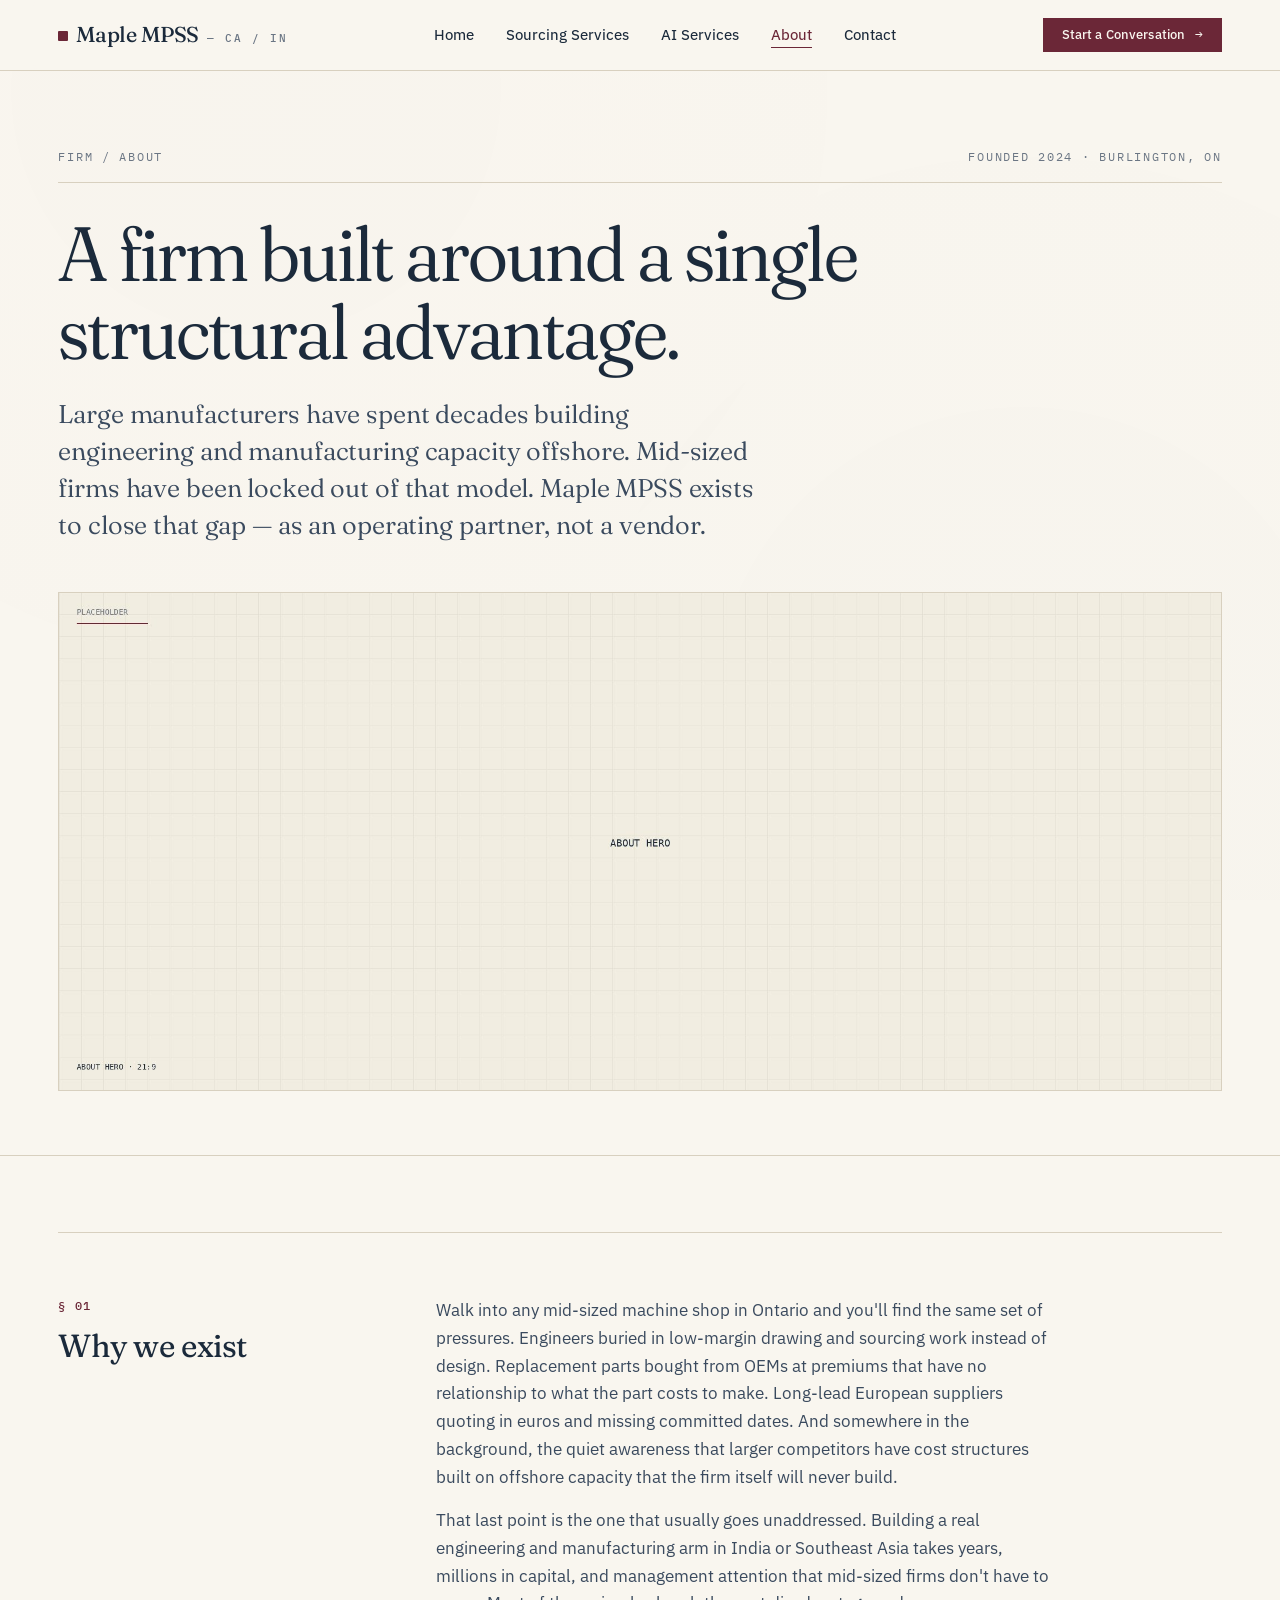
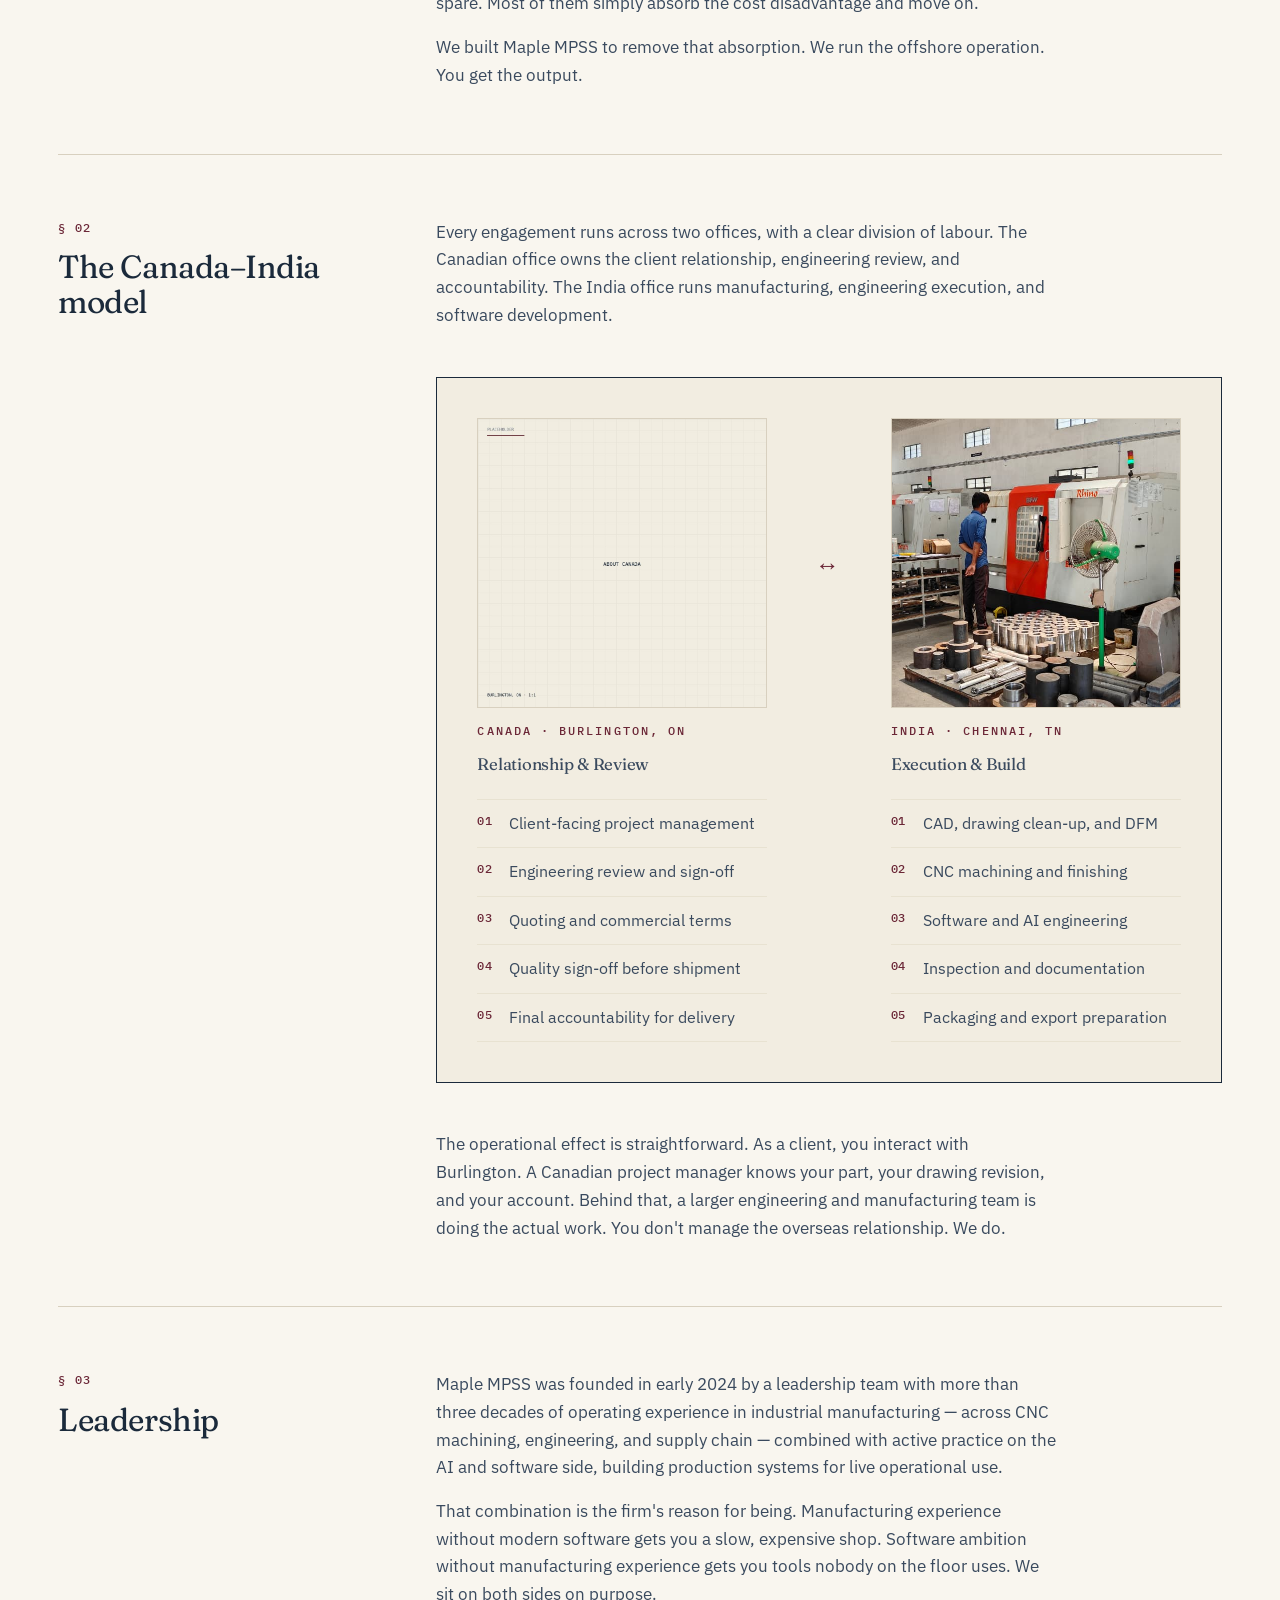
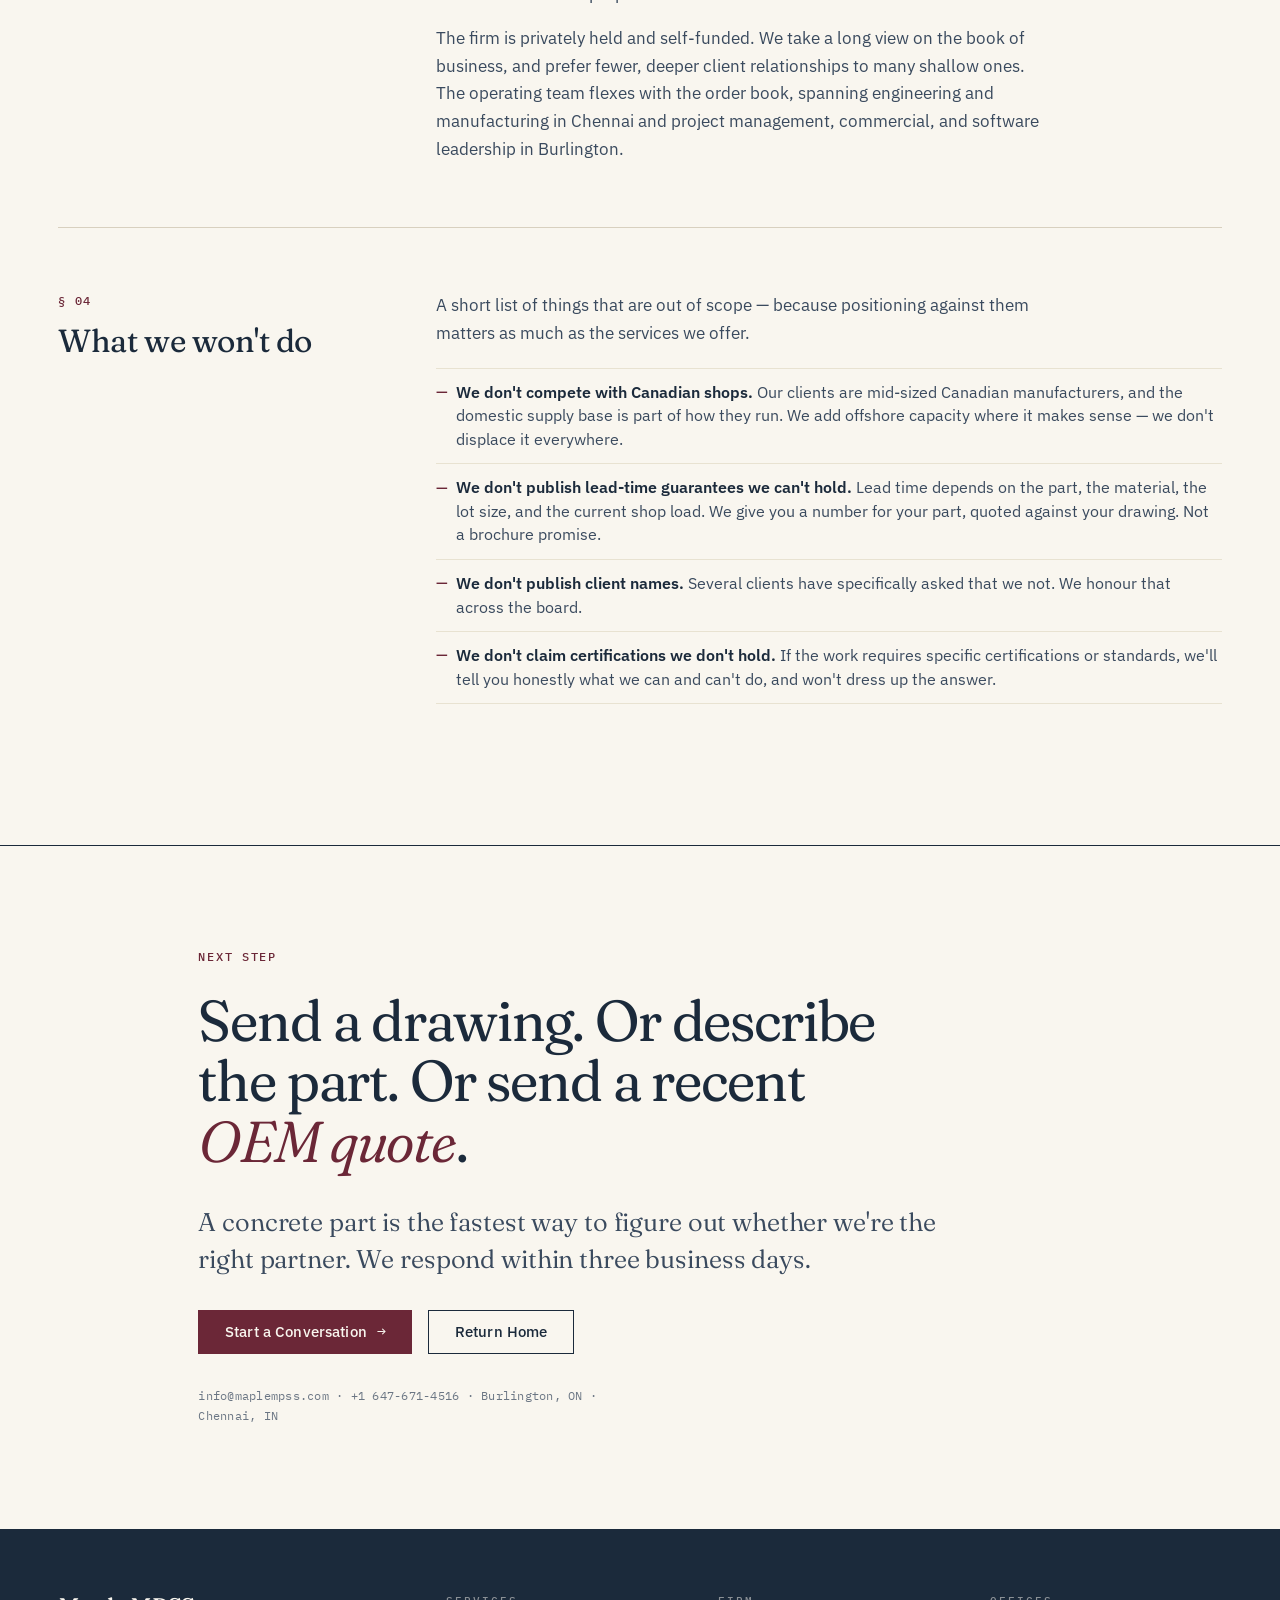
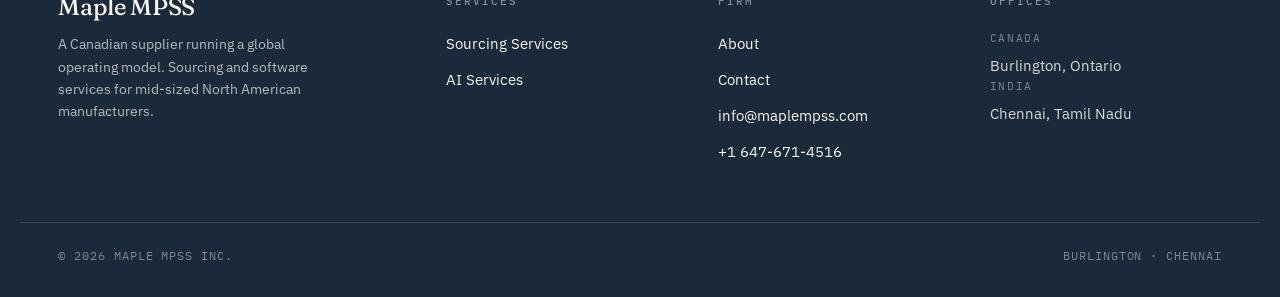
==== about.html @ edabc45a "Add files via upload" ====
<!DOCTYPE html>
<html lang="en">
<head>
  <meta charset="UTF-8" />
  <meta name="viewport" content="width=device-width, initial-scale=1.0" />
  <title>About — Maple MPSS</title>
  <meta name="description" content="Maple MPSS was founded in 2024 to give mid-sized North American manufacturers access to a global operating model they couldn't otherwise build — with the accountability of a Canadian supplier." />
  <meta property="og:title" content="About — Maple MPSS" />
  <meta property="og:description" content="Founded 2024. Burlington, Ontario and Chennai, India. A firm built around a single structural advantage." />
  <meta property="og:image" content="images/og-image.jpg" />
  <meta property="og:type" content="website" />
  <meta name="twitter:card" content="summary_large_image" />
  <meta name="twitter:image" content="images/og-image.jpg" />
  <link rel="preconnect" href="https://fonts.googleapis.com" />
  <link rel="preconnect" href="https://fonts.gstatic.com" crossorigin />
  <link href="https://fonts.googleapis.com/css2?family=Fraunces:ital,opsz,wght@0,9..144,300..600;1,9..144,300..500&family=IBM+Plex+Mono:wght@400;500&family=IBM+Plex+Sans:wght@300;400;450;500;600&display=swap" rel="stylesheet" />
  <link rel="stylesheet" href="style.css" />
</head>
<body>

<!-- ========== NAV ========== -->
<nav class="nav">
  <div class="nav-inner">
    <a href="index.html" class="nav-brand" aria-label="Maple MPSS home">
      <span class="mark" aria-hidden="true"></span>
      Maple&nbsp;MPSS
      <span class="sub hide-mobile">— CA / IN</span>
    </a>
    <button class="nav-toggle" aria-label="Toggle menu" aria-expanded="false">
      <span></span><span></span><span></span>
    </button>
    <ul class="nav-links" id="nav-links">
      <li><a href="index.html">Home</a></li>
      <li><a href="sourcing.html">Sourcing Services</a></li>
      <li><a href="ai-services.html">AI Services</a></li>
      <li><a href="about.html" class="active">About</a></li>
      <li><a href="contact.html">Contact</a></li>
      <li class="nav-cta-mobile"><a href="contact.html" class="btn btn-primary btn-small">Start a Conversation <span class="arrow">→</span></a></li>
    </ul>
    <a href="contact.html" class="btn btn-primary btn-small nav-cta-desktop">Start a Conversation <span class="arrow">→</span></a>
  </div>
</nav>

<!-- ========== PAGE HEADER ========== -->
<header class="page-header">
  <div class="container">
    <div class="page-header-meta">
      <span>Firm / About</span>
      <span>Founded 2024 · Burlington, ON</span>
    </div>
    <h1 class="reveal reveal-d1">
      A firm built around a single structural advantage.
    </h1>
    <p class="lede reveal reveal-d2">
      Large manufacturers have spent decades building engineering and
      manufacturing capacity offshore. Mid-sized firms have been locked out
      of that model. Maple MPSS exists to close that gap — as an operating
      partner, not a vendor.
    </p>
    <!-- PAGE HEADER IMAGE: replace images/about-hero.jpg -->
    <div class="page-header-image reveal reveal-d3">
      <img src="images/about-hero.jpg" alt="Maple MPSS — Canadian relationship, offshore operating model" loading="eager" />
    </div>
  </div>
</header>

<!-- ========== STORY ========== -->
<section class="section-tight">
  <div class="container">

    <div class="content-block">
      <div class="block-head">
        <span class="num">§ 01</span>
        <h3>Why we exist</h3>
      </div>
      <div class="block-body">
        <p>
          Walk into any mid-sized machine shop in Ontario and you'll find
          the same set of pressures. Engineers buried in low-margin drawing
          and sourcing work instead of design. Replacement parts bought
          from OEMs at premiums that have no relationship to what the part
          costs to make. Long-lead European suppliers quoting in euros and
          missing committed dates. And somewhere in the background, the
          quiet awareness that larger competitors have cost structures
          built on offshore capacity that the firm itself will never build.
        </p>
        <p>
          That last point is the one that usually goes unaddressed.
          Building a real engineering and manufacturing arm in India or
          Southeast Asia takes years, millions in capital, and management
          attention that mid-sized firms don't have to spare. Most of them
          simply absorb the cost disadvantage and move on.
        </p>
        <p>
          We built Maple MPSS to remove that absorption. We run the
          offshore operation. You get the output.
        </p>
      </div>
    </div>

    <!-- Canada-India model diagram -->
    <div class="content-block">
      <div class="block-head">
        <span class="num">§ 02</span>
        <h3>The Canada–India model</h3>
      </div>
      <div class="block-body">
        <p>
          Every engagement runs across two offices, with a clear division
          of labour. The Canadian office owns the client relationship,
          engineering review, and accountability. The India office runs
          manufacturing, engineering execution, and software development.
        </p>

        <div class="model-diagram">
          <div class="model-node">
            <div class="model-node-image">
              <img src="images/about-canada.jpg" alt="Burlington, Ontario office" loading="lazy" />
            </div>
            <h4>Canada · Burlington, ON</h4>
            <p class="city">Relationship &amp; Review</p>
            <ul>
              <li>Client-facing project management</li>
              <li>Engineering review and sign-off</li>
              <li>Quoting and commercial terms</li>
              <li>Quality sign-off before shipment</li>
              <li>Final accountability for delivery</li>
            </ul>
          </div>

          <div class="model-bridge" aria-hidden="true">
            <span>↔</span>
          </div>

          <div class="model-node">
            <div class="model-node-image">
              <img src="images/about-india.jpg" alt="Chennai, Tamil Nadu facility" loading="lazy" />
            </div>
            <h4>India · Chennai, TN</h4>
            <p class="city">Execution &amp; Build</p>
            <ul>
              <li>CAD, drawing clean-up, and DFM</li>
              <li>CNC machining and finishing</li>
              <li>Software and AI engineering</li>
              <li>Inspection and documentation</li>
              <li>Packaging and export preparation</li>
            </ul>
          </div>
        </div>

        <p>
          The operational effect is straightforward. As a client, you
          interact with Burlington. A Canadian project manager knows your
          part, your drawing revision, and your account. Behind that, a
          larger engineering and manufacturing team is doing the actual
          work. You don't manage the overseas relationship. We do.
        </p>
      </div>
    </div>

    <!-- Leadership -->
    <div class="content-block">
      <div class="block-head">
        <span class="num">§ 03</span>
        <h3>Leadership</h3>
      </div>
      <div class="block-body">
        <p>
          Maple MPSS was founded in early 2024 by a leadership team with
          more than three decades of operating experience in industrial
          manufacturing — across CNC machining, engineering, and supply
          chain — combined with active practice on the AI and software
          side, building production systems for live operational use.
        </p>
        <p>
          That combination is the firm's reason for being. Manufacturing
          experience without modern software gets you a slow, expensive
          shop. Software ambition without manufacturing experience gets
          you tools nobody on the floor uses. We sit on both sides on
          purpose.
        </p>
        <p>
          The firm is privately held and self-funded. We take a long view
          on the book of business, and prefer fewer, deeper client
          relationships to many shallow ones. The operating team flexes
          with the order book, spanning engineering and manufacturing in
          Chennai and project management, commercial, and software
          leadership in Burlington.
        </p>
      </div>
    </div>

    <!-- Commitments -->
    <div class="content-block">
      <div class="block-head">
        <span class="num">§ 04</span>
        <h3>What we won't do</h3>
      </div>
      <div class="block-body">
        <p>
          A short list of things that are out of scope — because
          positioning against them matters as much as the services we
          offer.
        </p>
        <ul class="plain">
          <li>
            <strong>We don't compete with Canadian shops.</strong> Our
            clients are mid-sized Canadian manufacturers, and the domestic
            supply base is part of how they run. We add offshore capacity
            where it makes sense — we don't displace it everywhere.
          </li>
          <li>
            <strong>We don't publish lead-time guarantees we can't hold.</strong>
            Lead time depends on the part, the material, the lot size, and
            the current shop load. We give you a number for your part,
            quoted against your drawing. Not a brochure promise.
          </li>
          <li>
            <strong>We don't publish client names.</strong> Several clients
            have specifically asked that we not. We honour that across the
            board.
          </li>
          <li>
            <strong>We don't claim certifications we don't hold.</strong>
            If the work requires specific certifications or standards,
            we'll tell you honestly what we can and can't do, and won't
            dress up the answer.
          </li>
        </ul>
      </div>
    </div>

  </div>
</section>

<!-- ========== CLOSING CTA ========== -->
<section class="closing">
  <div class="closing-inner">
    <span class="eyebrow">Next Step</span>
    <h2>Send a drawing. Or describe the part. Or send a recent <em>OEM quote</em>.</h2>
    <p class="lede" style="max-width: 48ch;">
      A concrete part is the fastest way to figure out whether we're the
      right partner. We respond within three business days.
    </p>
    <div class="closing-ctas">
      <a href="contact.html" class="btn btn-primary">Start a Conversation <span class="arrow">→</span></a>
      <a href="index.html" class="btn btn-ghost">Return Home</a>
    </div>
    <p class="note">
      info@maplempss.com · +1 647-671-4516 · Burlington, ON · Chennai, IN
    </p>
  </div>
</section>

<!-- ========== FOOTER ========== -->
<footer class="footer">
  <div class="footer-grid">
    <div class="footer-brand">
      <h3>Maple MPSS</h3>
      <p>
        A Canadian supplier running a global operating model. Sourcing and
        software services for mid-sized North American manufacturers.
      </p>
    </div>
    <div class="footer-col">
      <h5>Services</h5>
      <ul>
        <li><a href="sourcing.html">Sourcing Services</a></li>
        <li><a href="ai-services.html">AI Services</a></li>
      </ul>
    </div>
    <div class="footer-col">
      <h5>Firm</h5>
      <ul>
        <li><a href="about.html">About</a></li>
        <li><a href="contact.html">Contact</a></li>
        <li><a href="mailto:info@maplempss.com">info@maplempss.com</a></li>
        <li><a href="tel:+16476714516">+1 647-671-4516</a></li>
      </ul>
    </div>
    <div class="footer-col">
      <h5>Offices</h5>
      <address>
        <span class="label">Canada</span>
        Burlington, Ontario
      </address>
      <address>
        <span class="label">India</span>
        Chennai, Tamil Nadu
      </address>
    </div>
  </div>
  <div class="footer-bottom">
    <span>© 2026 Maple MPSS Inc.</span>
    <span>Burlington · Chennai</span>
  </div>
</footer>

<script>
  (function () {
    var toggle = document.querySelector('.nav-toggle');
    var menu = document.getElementById('nav-links');
    if (!toggle || !menu) return;
    toggle.addEventListener('click', function () {
      var isOpen = menu.classList.toggle('open');
      toggle.classList.toggle('open', isOpen);
      toggle.setAttribute('aria-expanded', String(isOpen));
    });
    menu.querySelectorAll('a').forEach(function (a) {
      a.addEventListener('click', function () {
        menu.classList.remove('open');
        toggle.classList.remove('open');
        toggle.setAttribute('aria-expanded', 'false');
      });
    });
  })();
</script>

</body>
</html>
---- style.css ----
/* ============================================================
   Maple MPSS — Editorial design system
   Fraunces (display) + IBM Plex Sans (body) + IBM Plex Mono (numerals/labels)
   Ivory #F9F6EF · Ink Navy #1B2A3B · Oxblood #6B2737
   ============================================================ */

:root {
  --ivory: #F9F6EF;
  --ivory-warm: #F2EDE1;
  --ink: #1B2A3B;
  --ink-soft: #3A4A5E;
  --ink-muted: #6B7684;
  --oxblood: #6B2737;
  --oxblood-dark: #541D2C;
  --rule: #D8D0BF;
  --rule-soft: #E8E2D1;

  --serif: "Fraunces", "Times New Roman", Georgia, serif;
  --sans: "IBM Plex Sans", -apple-system, BlinkMacSystemFont, sans-serif;
  --mono: "IBM Plex Mono", "SF Mono", Menlo, monospace;

  --max: 1240px;
  --gutter: clamp(1.25rem, 3vw, 2.5rem);
}

* { box-sizing: border-box; margin: 0; padding: 0; }

html { scroll-behavior: smooth; -webkit-font-smoothing: antialiased; -moz-osx-font-smoothing: grayscale; }

body {
  background: var(--ivory);
  color: var(--ink);
  font-family: var(--sans);
  font-size: 17px;
  line-height: 1.6;
  font-weight: 400;
  overflow-x: hidden;
}

/* Subtle paper-like texture for warmth without busyness */
body::before {
  content: "";
  position: fixed;
  inset: 0;
  pointer-events: none;
  z-index: 1;
  opacity: 0.35;
  background-image:
    radial-gradient(circle at 20% 10%, rgba(107, 39, 55, 0.015) 0%, transparent 50%),
    radial-gradient(circle at 80% 80%, rgba(27, 42, 59, 0.02) 0%, transparent 50%);
  mix-blend-mode: multiply;
}

img { max-width: 100%; display: block; }

a {
  color: var(--ink);
  text-decoration: none;
  border-bottom: 1px solid currentColor;
  transition: color 180ms ease;
}
a:hover { color: var(--oxblood); }

/* ========== TYPOGRAPHY ========== */

h1, h2, h3, h4, h5 {
  font-family: var(--serif);
  font-weight: 400;
  color: var(--ink);
  letter-spacing: -0.01em;
  font-variation-settings: "SOFT" 50, "WONK" 0;
}

h1 {
  font-size: clamp(2.75rem, 6vw, 5.25rem);
  line-height: 1.02;
  letter-spacing: -0.025em;
  font-weight: 350;
}

h2 {
  font-size: clamp(2rem, 4vw, 3.25rem);
  line-height: 1.08;
  letter-spacing: -0.02em;
  font-weight: 380;
}

h3 {
  font-size: clamp(1.35rem, 2vw, 1.7rem);
  line-height: 1.2;
  font-weight: 450;
  letter-spacing: -0.01em;
}

h4 {
  font-size: 1.15rem;
  line-height: 1.3;
  font-weight: 500;
  letter-spacing: -0.005em;
}

.eyebrow {
  font-family: var(--mono);
  font-size: 0.72rem;
  letter-spacing: 0.15em;
  text-transform: uppercase;
  color: var(--oxblood);
  font-weight: 500;
  display: inline-block;
}

.lede {
  font-family: var(--serif);
  font-size: clamp(1.25rem, 2vw, 1.65rem);
  line-height: 1.45;
  color: var(--ink-soft);
  font-weight: 350;
  letter-spacing: -0.005em;
}

p { max-width: 62ch; }
p + p { margin-top: 1rem; }

strong { font-weight: 600; color: var(--ink); }
em { font-style: italic; }

/* ========== LAYOUT ========== */

.container {
  max-width: var(--max);
  margin: 0 auto;
  padding: 0 var(--gutter);
  position: relative;
  z-index: 2;
}

.container-wide {
  max-width: 1440px;
  margin: 0 auto;
  padding: 0 var(--gutter);
  position: relative;
  z-index: 2;
}

section { position: relative; }

.section {
  padding: clamp(4rem, 9vw, 8rem) 0;
  position: relative;
}

.section-tight { padding: clamp(3rem, 6vw, 5rem) 0; }

.rule {
  height: 1px;
  background: var(--rule);
  border: 0;
  margin: 0;
}

/* Corner page numerals — key editorial device */
.section-head {
  position: relative;
  padding-top: 3rem;
  margin-bottom: clamp(2.5rem, 5vw, 4rem);
  border-top: 1px solid var(--ink);
}

.section-head .numeral {
  position: absolute;
  top: 1rem;
  right: 0;
  font-family: var(--mono);
  font-size: 0.72rem;
  letter-spacing: 0.1em;
  color: var(--ink);
  font-weight: 500;
}

.section-head .label {
  position: absolute;
  top: 1rem;
  left: 0;
  font-family: var(--mono);
  font-size: 0.72rem;
  letter-spacing: 0.15em;
  text-transform: uppercase;
  color: var(--ink);
  font-weight: 500;
}

.section-head h2 {
  margin-top: 2.25rem;
  max-width: 22ch;
}

/* ========== NAV ========== */

.nav {
  position: sticky;
  top: 0;
  z-index: 100;
  background: rgba(249, 246, 239, 0.92);
  backdrop-filter: blur(14px);
  -webkit-backdrop-filter: blur(14px);
  border-bottom: 1px solid var(--rule);
}

.nav-inner {
  max-width: var(--max);
  margin: 0 auto;
  padding: 1.1rem var(--gutter);
  display: flex;
  align-items: center;
  justify-content: space-between;
  gap: 2rem;
}

.nav-brand {
  font-family: var(--serif);
  font-size: 1.35rem;
  font-weight: 450;
  letter-spacing: -0.015em;
  color: var(--ink);
  border: 0;
  display: flex;
  align-items: baseline;
  gap: 0.5rem;
}

.nav-brand .mark {
  display: inline-block;
  width: 10px;
  height: 10px;
  background: var(--oxblood);
  border-radius: 1px;
  transform: translateY(-1px);
}

.nav-brand .sub {
  font-family: var(--mono);
  font-size: 0.68rem;
  letter-spacing: 0.18em;
  text-transform: uppercase;
  color: var(--ink-muted);
  font-weight: 500;
}

.nav-links {
  display: flex;
  align-items: center;
  gap: 2rem;
  list-style: none;
}

.nav-links a {
  font-family: var(--sans);
  font-size: 0.92rem;
  color: var(--ink);
  border: 0;
  font-weight: 450;
  position: relative;
  padding-bottom: 2px;
}

.nav-links a::after {
  content: "";
  position: absolute;
  left: 0;
  bottom: -2px;
  width: 0;
  height: 1px;
  background: var(--oxblood);
  transition: width 220ms ease;
}

.nav-links a:hover::after,
.nav-links a.active::after { width: 100%; }

.nav-links a.active { color: var(--oxblood); }

.nav-toggle {
  display: none;
  background: transparent;
  border: 0;
  cursor: pointer;
  padding: 0.25rem;
  color: var(--ink);
}

.nav-toggle span {
  display: block;
  width: 24px;
  height: 1.5px;
  background: var(--ink);
  margin: 5px 0;
  transition: transform 220ms ease, opacity 220ms ease;
}

/* ========== BUTTONS ========== */

.btn {
  display: inline-flex;
  align-items: center;
  gap: 0.6rem;
  padding: 0.85rem 1.6rem;
  font-family: var(--sans);
  font-size: 0.92rem;
  font-weight: 500;
  letter-spacing: 0.01em;
  border: 1px solid var(--ink);
  background: transparent;
  color: var(--ink);
  cursor: pointer;
  transition: background 200ms ease, color 200ms ease, border-color 200ms ease, transform 200ms ease;
  border-radius: 0;
  text-decoration: none;
  line-height: 1;
  white-space: nowrap;
}

.btn:hover {
  background: var(--ink);
  color: var(--ivory);
  border-color: var(--ink);
}

.btn-primary {
  background: var(--oxblood);
  color: var(--ivory);
  border-color: var(--oxblood);
}

.btn-primary:hover {
  background: var(--oxblood-dark);
  border-color: var(--oxblood-dark);
  color: var(--ivory);
}

.btn-ghost {
  background: transparent;
  color: var(--ink);
  border-color: var(--ink);
}

.btn-small {
  padding: 0.6rem 1.1rem;
  font-size: 0.82rem;
}

.btn .arrow {
  display: inline-block;
  transition: transform 200ms ease;
  font-family: var(--mono);
  font-weight: 400;
}

.btn:hover .arrow { transform: translateX(4px); }

/* ========== HERO ========== */

.hero {
  padding: clamp(4rem, 8vw, 7rem) 0 clamp(5rem, 9vw, 8rem);
  position: relative;
  border-bottom: 1px solid var(--rule);
  overflow: hidden;
}

.hero-grid {
  display: grid;
  grid-template-columns: 1fr;
  gap: 3rem;
  align-items: end;
  position: relative;
}

@media (min-width: 900px) {
  .hero-grid { grid-template-columns: 1.3fr 1fr; gap: 4rem; }
}

.hero-meta {
  font-family: var(--mono);
  font-size: 0.72rem;
  letter-spacing: 0.15em;
  text-transform: uppercase;
  color: var(--ink-muted);
  margin-bottom: 2.5rem;
  display: flex;
  justify-content: space-between;
  align-items: center;
  padding-bottom: 1rem;
  border-bottom: 1px solid var(--rule);
}

.hero-meta .divider { color: var(--rule); }

.hero h1 {
  margin-bottom: 2rem;
  max-width: 16ch;
}

.hero h1 .accent {
  color: var(--oxblood);
  font-style: italic;
  font-weight: 350;
}

.hero-lede {
  margin-bottom: 2.5rem;
  max-width: 32ch;
}

.hero-ctas {
  display: flex;
  flex-wrap: wrap;
  gap: 1rem;
}

.hero-aside {
  font-family: var(--mono);
  font-size: 0.8rem;
  line-height: 1.6;
  color: var(--ink-soft);
  padding-left: 1.25rem;
  border-left: 1px solid var(--ink);
  max-width: 34ch;
}

.hero-aside .tag {
  display: block;
  font-size: 0.68rem;
  letter-spacing: 0.18em;
  text-transform: uppercase;
  color: var(--oxblood);
  margin-bottom: 0.75rem;
  font-weight: 500;
}

/* ========== IMAGE COMPONENTS ========== */
/*
  Image frames are set to a fixed aspect ratio so the layout stays stable
  while images load. Your uploaded photos can be ANY dimensions — they'll
  be automatically centered and cover the frame.

  Default behavior: object-fit: cover (crops from center).
  Override per-image: add class "img-contain" to the <img> tag to letterbox
  instead of crop — useful for product shots where you can't afford to crop
  edges, or UI screenshots that must show the full frame.

  Per-image positioning: add inline style="object-position: top" (or bottom,
  left, right, "30% 50%", etc.) to shift the crop focus.
*/

.hero-visual {
  margin-top: 4rem;
  width: 100%;
  aspect-ratio: 21 / 9;
  position: relative;
  border: 1px solid var(--rule);
  overflow: hidden;
  background: var(--ivory-warm);
}

.hero-visual img,
.page-header-image img,
.block-image img,
.model-node-image img,
.case-image-wrapper img {
  width: 100%;
  height: 100%;
  object-fit: cover;
  object-position: center;
  display: block;
}

/* Escape hatch: letterbox instead of crop.
   Use when the full image must be visible (e.g. UI screenshots, product
   shots where edges matter). Letterbox background matches frame background. */
.hero-visual img.img-contain,
.page-header-image img.img-contain,
.block-image img.img-contain,
.model-node-image img.img-contain,
.case-image-wrapper img.img-contain {
  object-fit: contain;
  padding: 1rem;
  background: var(--ivory-warm);
}

.page-header-image {
  margin-top: 3rem;
  width: 100%;
  aspect-ratio: 21 / 9;
  border: 1px solid var(--rule);
  overflow: hidden;
  background: var(--ivory-warm);
}

.block-image {
  margin-top: 1.75rem;
  width: 100%;
  aspect-ratio: 4 / 3;
  border: 1px solid var(--rule);
  overflow: hidden;
  background: var(--ivory-warm);
}

.block-image-caption {
  font-family: var(--mono);
  font-size: 0.72rem;
  letter-spacing: 0.1em;
  text-transform: uppercase;
  color: var(--ink-muted);
  margin-top: 0.75rem;
  display: block;
}

.model-node-image {
  width: 100%;
  aspect-ratio: 1 / 1;
  border: 1px solid var(--rule);
  overflow: hidden;
  background: var(--ivory);
  margin-bottom: 1rem;
}

.case-image-wrapper {
  width: 100%;
  aspect-ratio: 4 / 3;
  overflow: hidden;
  background: rgba(249, 246, 239, 0.05);
  border: 1px solid rgba(249, 246, 239, 0.1);
  margin-bottom: 2rem;
}

.case-image-wrapper img {
  filter: saturate(0.85);
}

.case-image-wrapper img.img-contain {
  background: rgba(0, 0, 0, 0.2);
}

/* Screenshot treatment: for UI/dashboard shots, use contain + subtle inset.
   Add class "img-screenshot" for web UI, dashboards, CRM screenshots. */
.block-image img.img-screenshot,
.case-image-wrapper img.img-screenshot {
  object-fit: contain;
  padding: 1.5rem;
  background: #ffffff;
  filter: none;
}

.hero-visual-caption {
  font-family: var(--mono);
  font-size: 0.72rem;
  letter-spacing: 0.1em;
  text-transform: uppercase;
  color: var(--ink-muted);
  margin-top: 1rem;
  display: flex;
  justify-content: space-between;
  flex-wrap: wrap;
  gap: 1rem;
}

/* ========== PAGE HEADER (for subpages) ========== */

.page-header {
  padding: clamp(3rem, 6vw, 5rem) 0 clamp(3rem, 5vw, 4.5rem);
  border-bottom: 1px solid var(--rule);
  position: relative;
}

.page-header-meta {
  font-family: var(--mono);
  font-size: 0.72rem;
  letter-spacing: 0.15em;
  text-transform: uppercase;
  color: var(--ink-muted);
  margin-bottom: 2rem;
  display: flex;
  justify-content: space-between;
  padding-bottom: 1rem;
  border-bottom: 1px solid var(--rule);
}

.page-header h1 {
  max-width: 18ch;
  margin-bottom: 1.5rem;
}

.page-header .lede {
  max-width: 44ch;
}

/* ========== SERVICE CARDS (homepage) ========== */

.services {
  display: grid;
  grid-template-columns: 1fr;
  gap: 0;
  border-top: 1px solid var(--ink);
  border-bottom: 1px solid var(--ink);
}

@media (min-width: 800px) {
  .services { grid-template-columns: repeat(3, 1fr); }
  .services.services-two { grid-template-columns: repeat(2, 1fr); }
}

.service-card {
  padding: 2.5rem 2rem 2.25rem;
  border-right: 1px solid var(--rule);
  position: relative;
  display: flex;
  flex-direction: column;
  gap: 1.25rem;
  background: var(--ivory);
  transition: background 280ms ease;
}

.service-card:last-child { border-right: 0; }

@media (max-width: 800px) {
  .service-card {
    border-right: 0;
    border-bottom: 1px solid var(--rule);
  }
  .service-card:last-child { border-bottom: 0; }
}

.service-card:hover { background: var(--ivory-warm); }

.service-card .num {
  font-family: var(--mono);
  font-size: 0.72rem;
  letter-spacing: 0.1em;
  color: var(--oxblood);
  font-weight: 500;
}

.service-card h3 {
  font-size: 1.55rem;
  letter-spacing: -0.01em;
  margin-bottom: 0.25rem;
}

.service-card p {
  font-size: 0.95rem;
  color: var(--ink-soft);
  line-height: 1.55;
  flex: 1;
}

.service-card .card-link {
  font-family: var(--mono);
  font-size: 0.78rem;
  letter-spacing: 0.08em;
  text-transform: uppercase;
  color: var(--ink);
  border: 0;
  display: inline-flex;
  gap: 0.5rem;
  align-items: center;
  margin-top: 0.5rem;
  font-weight: 500;
}

.service-card .card-link:hover { color: var(--oxblood); }
.service-card .card-link .arrow { transition: transform 200ms ease; }
.service-card .card-link:hover .arrow { transform: translateX(3px); }

/* ========== TWO-COLUMN EDITORIAL ========== */

.two-col {
  display: grid;
  grid-template-columns: 1fr;
  gap: 3rem;
}

@media (min-width: 900px) {
  .two-col { grid-template-columns: 0.8fr 1.2fr; gap: 5rem; align-items: start; }
}

.two-col .col-left h2 { max-width: 14ch; }

.two-col .col-right p { font-size: 1.08rem; color: var(--ink-soft); line-height: 1.65; }
.two-col .col-right p + p { margin-top: 1.1rem; }

/* ========== POSITIONING / WHY SECTION ========== */

.why-grid {
  display: grid;
  grid-template-columns: 1fr;
  gap: 2rem;
  margin-top: 3rem;
}

@media (min-width: 700px) {
  .why-grid { grid-template-columns: repeat(2, 1fr); gap: 2.5rem 3.5rem; }
}

.why-item {
  padding-top: 1.5rem;
  border-top: 1px solid var(--ink);
  position: relative;
}

.why-item .pt-num {
  font-family: var(--mono);
  font-size: 0.72rem;
  letter-spacing: 0.1em;
  color: var(--oxblood);
  font-weight: 500;
  margin-bottom: 0.75rem;
  display: block;
}

.why-item h4 {
  font-family: var(--serif);
  font-weight: 450;
  font-size: 1.35rem;
  margin-bottom: 0.6rem;
  letter-spacing: -0.01em;
}

.why-item p {
  font-size: 0.97rem;
  color: var(--ink-soft);
  line-height: 1.55;
}

/* ========== CASE STUDY SNIPPET ========== */

.case {
  background: var(--ink);
  color: var(--ivory);
  padding: clamp(3.5rem, 7vw, 6rem) 0;
  position: relative;
}

.case-inner {
  max-width: var(--max);
  margin: 0 auto;
  padding: 0 var(--gutter);
  display: grid;
  grid-template-columns: 1fr;
  gap: 3rem;
  position: relative;
  z-index: 2;
}

@media (min-width: 900px) {
  .case-inner { grid-template-columns: 0.85fr 1.15fr; gap: 4rem; align-items: start; }
}

.case .eyebrow { color: #C9976D; }

.case-meta {
  font-family: var(--mono);
  font-size: 0.75rem;
  line-height: 1.8;
  color: rgba(249, 246, 239, 0.65);
  letter-spacing: 0.05em;
}

.case-meta dt {
  text-transform: uppercase;
  letter-spacing: 0.15em;
  color: rgba(249, 246, 239, 0.4);
  font-size: 0.7rem;
  margin-top: 1rem;
}

.case-meta dt:first-child { margin-top: 0; }
.case-meta dd { color: var(--ivory); margin-bottom: 0; }

.case-body {
  font-family: var(--serif);
  font-size: clamp(1.3rem, 2vw, 1.7rem);
  line-height: 1.45;
  font-weight: 350;
  color: var(--ivory);
  letter-spacing: -0.005em;
}

.case-body .pullquote {
  display: block;
  font-style: italic;
  color: #E8C8A0;
  margin-top: 1.5rem;
  font-size: 0.9em;
}

/* ========== CLOSING CTA ========== */

.closing {
  padding: clamp(4rem, 8vw, 7rem) 0;
  border-top: 1px solid var(--ink);
  position: relative;
}

.closing-inner {
  max-width: 960px;
  margin: 0 auto;
  padding: 0 var(--gutter);
  text-align: left;
}

.closing .eyebrow { margin-bottom: 1.5rem; display: block; }

.closing h2 {
  font-size: clamp(2.25rem, 4.5vw, 3.75rem);
  margin-bottom: 2rem;
  max-width: 20ch;
  line-height: 1.05;
}

.closing h2 em {
  font-style: italic;
  color: var(--oxblood);
  font-weight: 350;
}

.closing-ctas {
  display: flex;
  gap: 1rem;
  flex-wrap: wrap;
  margin-top: 2rem;
}

.closing .note {
  font-family: var(--mono);
  font-size: 0.78rem;
  color: var(--ink-muted);
  margin-top: 2rem;
  letter-spacing: 0.02em;
}

/* ========== FOOTER ========== */

.footer {
  background: var(--ink);
  color: var(--ivory);
  padding: clamp(3rem, 5vw, 5rem) 0 2rem;
  position: relative;
}

.footer-grid {
  max-width: var(--max);
  margin: 0 auto;
  padding: 0 var(--gutter);
  display: grid;
  grid-template-columns: 1fr;
  gap: 3rem;
}

@media (min-width: 700px) {
  .footer-grid { grid-template-columns: 1.5fr 1fr 1fr 1fr; gap: 2.5rem; }
}

.footer-brand h3 {
  color: var(--ivory);
  font-family: var(--serif);
  font-size: 1.5rem;
  font-weight: 450;
  margin-bottom: 0.75rem;
  letter-spacing: -0.015em;
}

.footer-brand p {
  font-size: 0.9rem;
  color: rgba(249, 246, 239, 0.7);
  line-height: 1.55;
  max-width: 32ch;
}

.footer-col h5 {
  font-family: var(--mono);
  font-size: 0.7rem;
  letter-spacing: 0.18em;
  text-transform: uppercase;
  color: rgba(249, 246, 239, 0.5);
  font-weight: 500;
  margin-bottom: 1.25rem;
}

.footer-col ul {
  list-style: none;
  display: flex;
  flex-direction: column;
  gap: 0.55rem;
}

.footer-col a {
  color: var(--ivory);
  font-size: 0.95rem;
  border: 0;
  transition: color 180ms ease;
  font-weight: 400;
}

.footer-col a:hover { color: #E8C8A0; }

.footer-col address {
  font-style: normal;
  font-size: 0.92rem;
  line-height: 1.65;
  color: rgba(249, 246, 239, 0.85);
}

.footer-col address .label {
  font-family: var(--mono);
  font-size: 0.68rem;
  letter-spacing: 0.15em;
  text-transform: uppercase;
  color: rgba(249, 246, 239, 0.45);
  display: block;
  margin-bottom: 0.35rem;
}

.footer-col address + .label { margin-top: 1rem; }

.footer-bottom {
  max-width: var(--max);
  margin: 3.5rem auto 0;
  padding: 1.5rem var(--gutter) 0;
  border-top: 1px solid rgba(249, 246, 239, 0.12);
  display: flex;
  justify-content: space-between;
  flex-wrap: wrap;
  gap: 1rem;
  font-family: var(--mono);
  font-size: 0.72rem;
  letter-spacing: 0.08em;
  color: rgba(249, 246, 239, 0.45);
  text-transform: uppercase;
}

/* ========== SERVICE PAGE LAYOUTS ========== */

.content-block {
  display: grid;
  grid-template-columns: 1fr;
  gap: 2.5rem;
  padding: clamp(3rem, 5vw, 4.5rem) 0;
  border-top: 1px solid var(--rule);
}

@media (min-width: 900px) {
  .content-block { grid-template-columns: 0.4fr 1fr; gap: 4rem; }
}

.content-block .block-head {
  position: sticky;
  top: 6rem;
  align-self: start;
}

.content-block .block-head .num {
  font-family: var(--mono);
  font-size: 0.72rem;
  letter-spacing: 0.1em;
  color: var(--oxblood);
  font-weight: 500;
  display: block;
  margin-bottom: 0.75rem;
}

.content-block .block-head h3 {
  font-family: var(--serif);
  font-size: clamp(1.6rem, 2.5vw, 2.1rem);
  font-weight: 400;
  letter-spacing: -0.015em;
  line-height: 1.1;
}

.content-block .block-body p {
  font-size: 1.05rem;
  color: var(--ink-soft);
  line-height: 1.65;
  max-width: 62ch;
}

.content-block .block-body p + p { margin-top: 1rem; }

.content-block .block-body ul {
  list-style: none;
  margin-top: 1.25rem;
}

.content-block .block-body ul li {
  padding: 0.75rem 0 0.75rem 2rem;
  border-top: 1px solid var(--rule-soft);
  position: relative;
  font-size: 0.98rem;
  color: var(--ink-soft);
  line-height: 1.5;
}

.content-block .block-body ul li:last-child { border-bottom: 1px solid var(--rule-soft); }

.content-block .block-body ul li::before {
  content: counter(list-counter, decimal-leading-zero);
  counter-increment: list-counter;
  position: absolute;
  left: 0;
  top: 0.75rem;
  font-family: var(--mono);
  font-size: 0.72rem;
  letter-spacing: 0.05em;
  color: var(--oxblood);
  font-weight: 500;
}

.content-block .block-body ul { counter-reset: list-counter; }

.content-block .block-body ul.plain li {
  padding-left: 1.25rem;
}

.content-block .block-body ul.plain li::before {
  content: "—";
  font-family: var(--sans);
  color: var(--oxblood);
  top: 0.7rem;
  font-size: 0.95rem;
}

/* Spec tables */
.spec {
  margin-top: 1.5rem;
  border-top: 1px solid var(--ink);
}

.spec-row {
  display: grid;
  grid-template-columns: 1fr 2fr;
  gap: 1.5rem;
  padding: 1rem 0;
  border-bottom: 1px solid var(--rule-soft);
  font-size: 0.95rem;
  line-height: 1.5;
}

.spec-row dt {
  font-family: var(--mono);
  font-size: 0.75rem;
  letter-spacing: 0.1em;
  text-transform: uppercase;
  color: var(--ink);
  font-weight: 500;
  padding-top: 2px;
}

.spec-row dd {
  color: var(--ink-soft);
}

/* ========== ABOUT MODEL DIAGRAM ========== */

.model-diagram {
  margin: 3rem 0;
  border: 1px solid var(--ink);
  padding: 2rem;
  background: var(--ivory-warm);
  display: grid;
  grid-template-columns: 1fr;
  gap: 1.5rem;
  align-items: start;
  position: relative;
}

@media (min-width: 800px) {
  .model-diagram {
    grid-template-columns: 1fr auto 1fr;
    gap: 2.5rem;
    padding: 2.5rem;
  }
}

.model-node h4 {
  font-family: var(--mono);
  font-size: 0.72rem;
  letter-spacing: 0.18em;
  text-transform: uppercase;
  color: var(--oxblood);
  font-weight: 500;
  margin-bottom: 0.75rem;
}

.model-node .city {
  font-family: var(--serif);
  font-size: 1.75rem;
  font-weight: 400;
  letter-spacing: -0.015em;
  line-height: 1.1;
  margin-bottom: 0.75rem;
}

.model-node ul {
  list-style: none;
  font-size: 0.92rem;
  line-height: 1.6;
  color: var(--ink-soft);
}

.model-node li {
  padding-left: 1rem;
  position: relative;
}

.model-node li::before {
  content: "·";
  position: absolute;
  left: 0;
  color: var(--oxblood);
  font-weight: 700;
}

.model-bridge {
  display: flex;
  align-items: center;
  justify-content: center;
  color: var(--ink);
  font-family: var(--mono);
  font-size: 0.72rem;
  letter-spacing: 0.15em;
  text-transform: uppercase;
  padding: 1rem 0;
  position: relative;
}

@media (min-width: 800px) {
  .model-bridge {
    padding: 8rem 0.5rem 0;
    font-size: 1.5rem;
    color: var(--oxblood);
  }
  .model-bridge span {
    position: relative;
    z-index: 2;
    font-family: var(--serif);
    font-weight: 300;
  }
}

/* ========== CONTACT FORM ========== */

.contact-grid {
  display: grid;
  grid-template-columns: 1fr;
  gap: 4rem;
}

@media (min-width: 900px) {
  .contact-grid { grid-template-columns: 1.15fr 0.85fr; gap: 5rem; }
}

.form {
  display: flex;
  flex-direction: column;
  gap: 1.75rem;
}

.form-field {
  display: flex;
  flex-direction: column;
  gap: 0.5rem;
}

.form-field label {
  font-family: var(--mono);
  font-size: 0.72rem;
  letter-spacing: 0.15em;
  text-transform: uppercase;
  color: var(--ink);
  font-weight: 500;
}

.form-field input,
.form-field textarea {
  font-family: var(--sans);
  font-size: 1rem;
  color: var(--ink);
  background: transparent;
  border: 0;
  border-bottom: 1px solid var(--ink);
  padding: 0.6rem 0;
  outline: none;
  transition: border-color 200ms ease;
  border-radius: 0;
  resize: vertical;
}

.form-field input:focus,
.form-field textarea:focus {
  border-bottom-color: var(--oxblood);
  border-bottom-width: 2px;
}

.form-field textarea { min-height: 140px; line-height: 1.55; }

.form-file {
  padding: 1rem 1.25rem;
  border: 1px dashed var(--ink);
  font-family: var(--mono);
  font-size: 0.82rem;
  color: var(--ink-soft);
  letter-spacing: 0.02em;
  line-height: 1.5;
  background: var(--ivory-warm);
}

.form-file strong { color: var(--ink); font-family: var(--sans); font-size: 0.92rem; }

.form-file a { border-bottom: 1px solid var(--oxblood); color: var(--oxblood); }

.form-actions {
  display: flex;
  align-items: center;
  gap: 1.5rem;
  flex-wrap: wrap;
  padding-top: 0.5rem;
}

.form-note {
  font-family: var(--mono);
  font-size: 0.75rem;
  color: var(--ink-muted);
  letter-spacing: 0.02em;
  line-height: 1.5;
}

.contact-aside {
  padding: 2rem;
  background: var(--ivory-warm);
  border: 1px solid var(--rule);
  position: relative;
}

.contact-aside h3 {
  font-family: var(--serif);
  font-size: 1.5rem;
  font-weight: 400;
  margin-bottom: 1.5rem;
  letter-spacing: -0.015em;
}

.contact-block {
  padding: 1.25rem 0;
  border-top: 1px solid var(--rule);
}

.contact-block:first-of-type { border-top: 1px solid var(--ink); }
.contact-block:last-of-type { border-bottom: 1px solid var(--rule); }

.contact-block .label {
  font-family: var(--mono);
  font-size: 0.7rem;
  letter-spacing: 0.18em;
  text-transform: uppercase;
  color: var(--oxblood);
  font-weight: 500;
  margin-bottom: 0.4rem;
  display: block;
}

.contact-block .value {
  font-family: var(--sans);
  font-size: 1rem;
  color: var(--ink);
  line-height: 1.55;
}

.contact-block .value a {
  border: 0;
  color: var(--ink);
  font-weight: 500;
}

.contact-block .value a:hover { color: var(--oxblood); }

/* ========== ANIMATIONS ========== */

@keyframes fadeInUp {
  from { opacity: 0; transform: translateY(18px); }
  to   { opacity: 1; transform: translateY(0); }
}

.reveal {
  opacity: 0;
  animation: fadeInUp 900ms cubic-bezier(0.2, 0.7, 0.2, 1) forwards;
}

.reveal-d1 { animation-delay: 80ms; }
.reveal-d2 { animation-delay: 200ms; }
.reveal-d3 { animation-delay: 340ms; }
.reveal-d4 { animation-delay: 480ms; }
.reveal-d5 { animation-delay: 620ms; }

@media (prefers-reduced-motion: reduce) {
  .reveal { animation: none; opacity: 1; }
  html { scroll-behavior: auto; }
  * { transition: none !important; animation: none !important; }
}

/* ========== RESPONSIVE NAV ========== */

@media (max-width: 860px) {
  .nav-toggle { display: block; order: 3; }
  .nav-cta-desktop { display: none; }

  .nav-links {
    position: fixed;
    inset: 64px 0 auto 0;
    background: var(--ivory);
    flex-direction: column;
    align-items: stretch;
    gap: 0;
    padding: 1rem 0;
    border-bottom: 1px solid var(--rule);
    transform: translateY(-10px);
    opacity: 0;
    pointer-events: none;
    transition: transform 240ms ease, opacity 240ms ease;
    max-height: calc(100vh - 64px);
    overflow-y: auto;
  }

  .nav-links.open {
    transform: translateY(0);
    opacity: 1;
    pointer-events: auto;
  }

  .nav-links li {
    border-top: 1px solid var(--rule-soft);
  }

  .nav-links a {
    display: block;
    padding: 1rem var(--gutter);
    font-size: 1rem;
  }

  .nav-links .nav-cta-mobile {
    padding: 1rem var(--gutter);
  }

  .nav-links .nav-cta-mobile .btn {
    width: 100%;
    justify-content: center;
  }

  .nav-toggle.open span:nth-child(1) { transform: translateY(6.5px) rotate(45deg); }
  .nav-toggle.open span:nth-child(2) { opacity: 0; }
  .nav-toggle.open span:nth-child(3) { transform: translateY(-6.5px) rotate(-45deg); }
}

@media (min-width: 861px) {
  .nav-cta-mobile { display: none; }
}

/* ========== UTILITIES ========== */

.text-mono { font-family: var(--mono); }
.text-serif { font-family: var(--serif); }
.text-accent { color: var(--oxblood); }
.text-muted { color: var(--ink-muted); }
.text-soft { color: var(--ink-soft); }

.mt-1 { margin-top: 1rem; }
.mt-2 { margin-top: 2rem; }
.mt-3 { margin-top: 3rem; }
.mb-0 { margin-bottom: 0; }

.hide-mobile { display: none; }
@media (min-width: 700px) { .hide-mobile { display: initial; } }

/* Focus states for accessibility */
:focus-visible {
  outline: 2px solid var(--oxblood);
  outline-offset: 3px;
}

.btn:focus-visible {
  outline: 2px solid var(--oxblood);
  outline-offset: 3px;
}
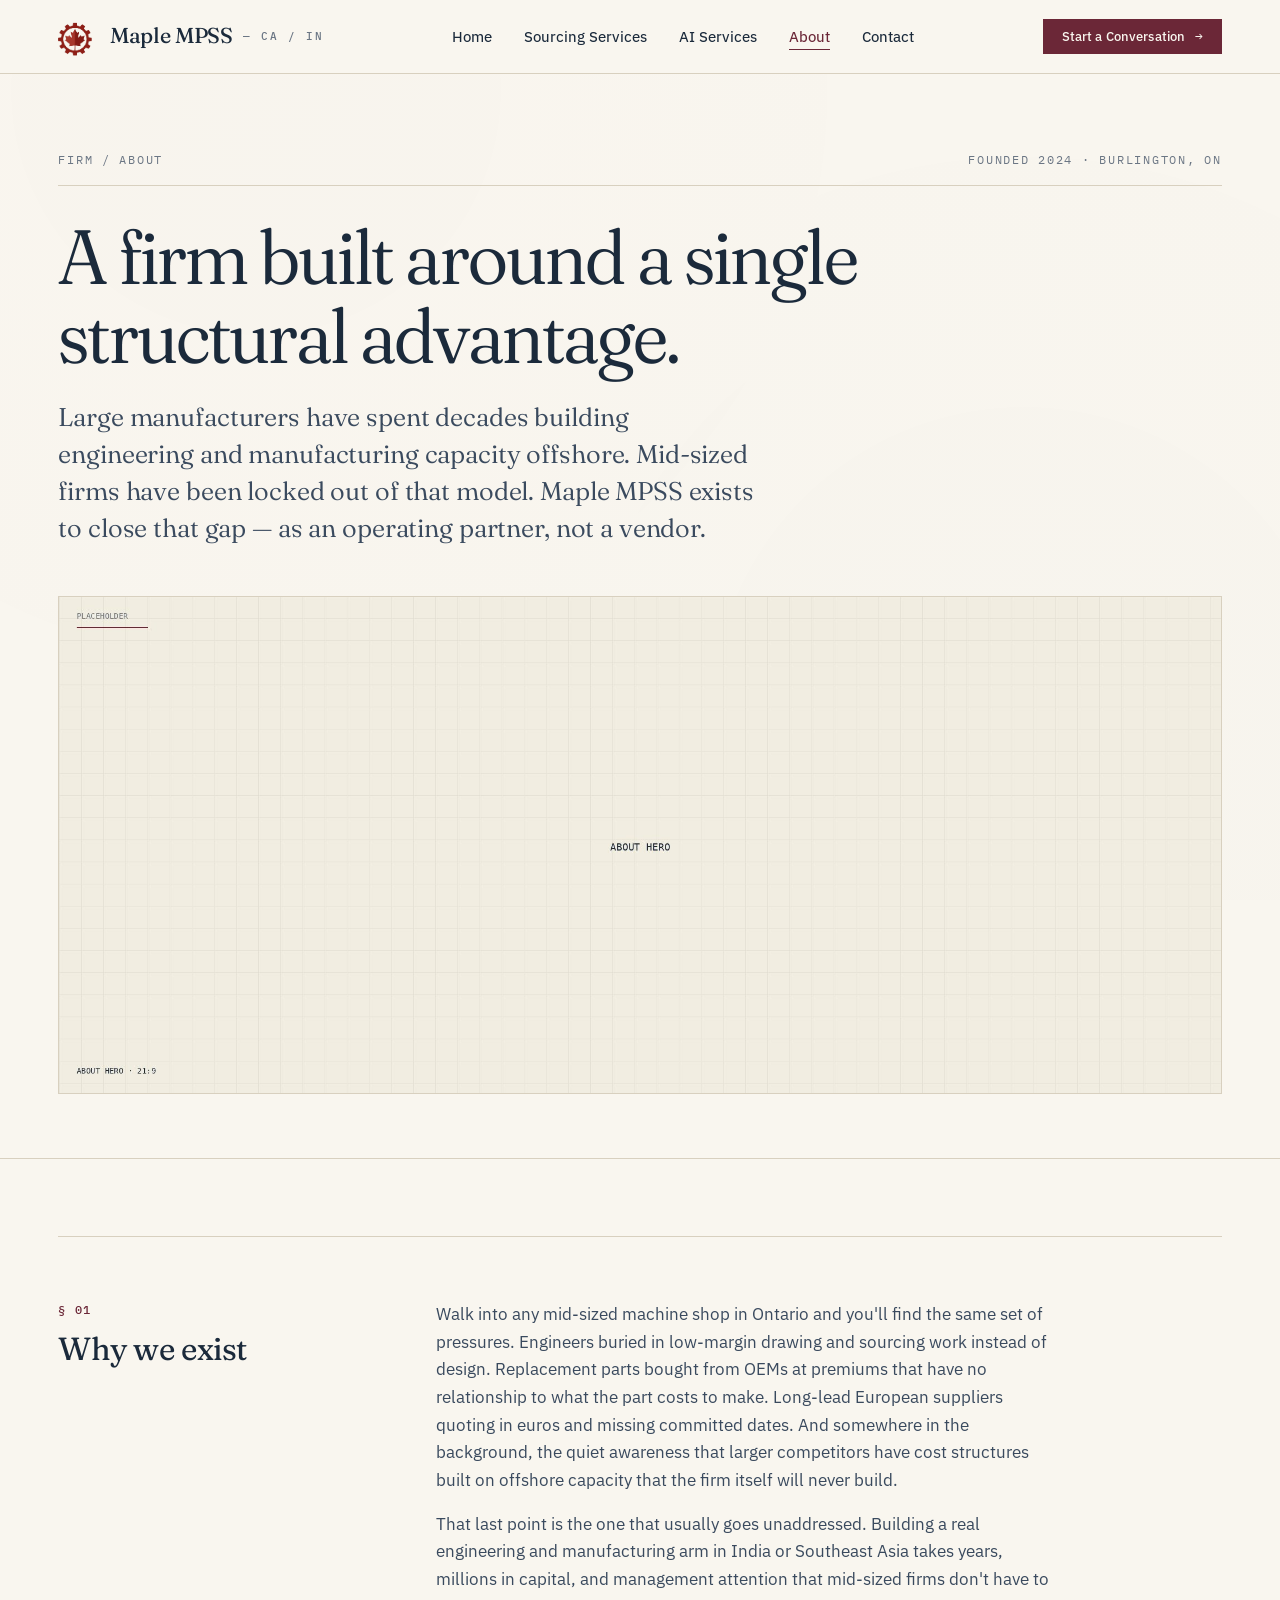
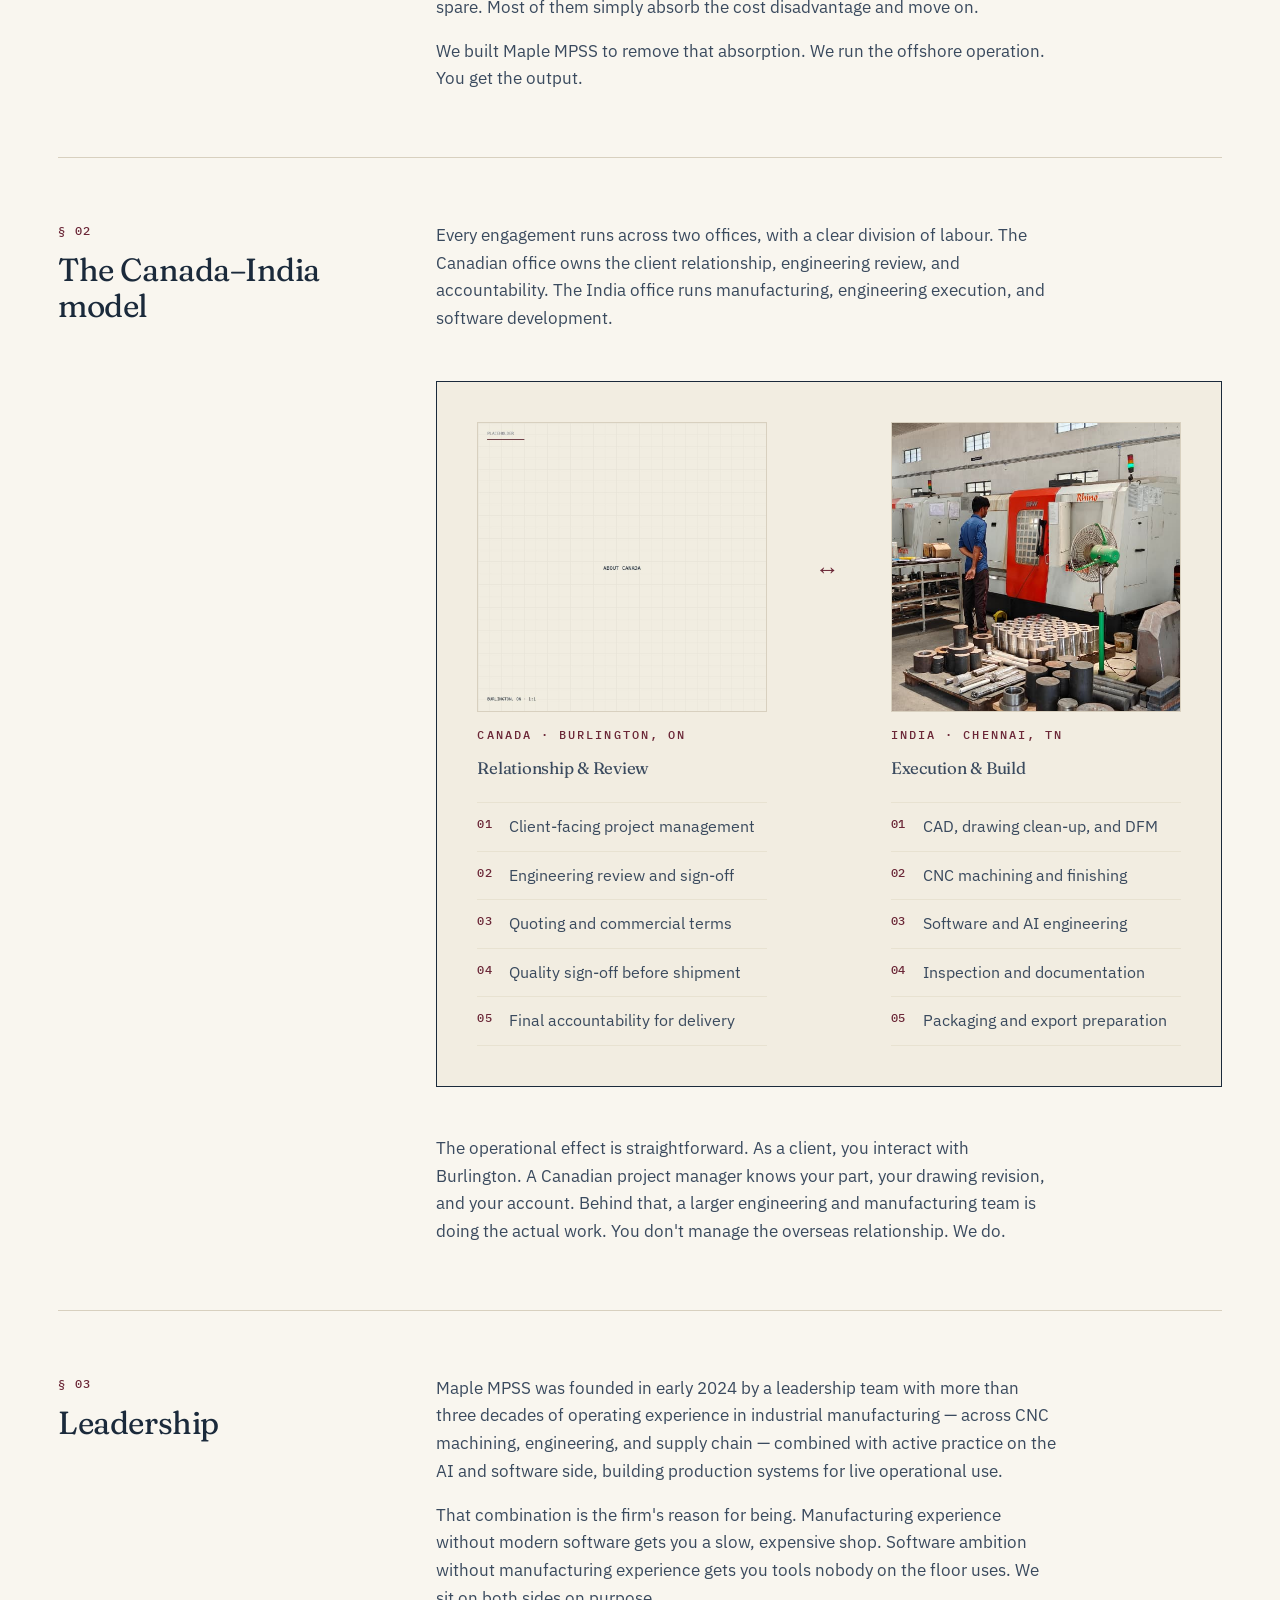
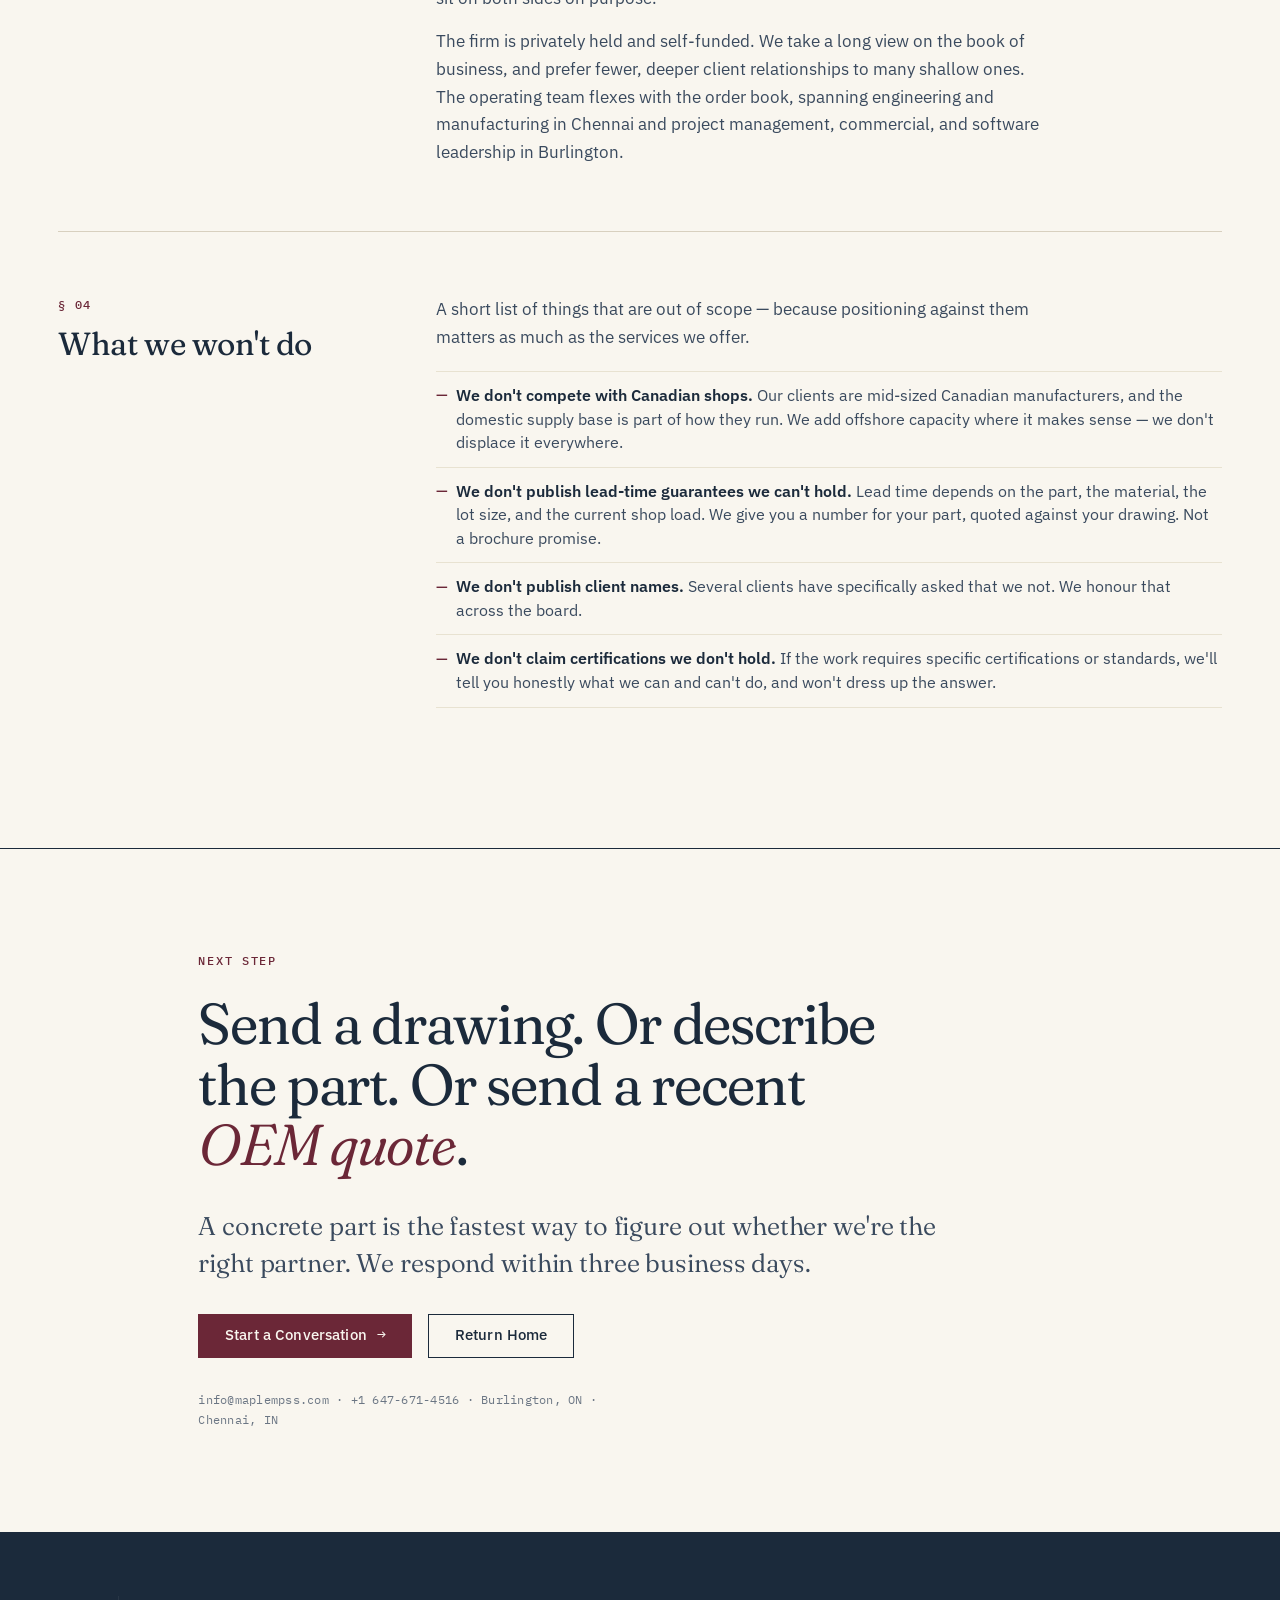
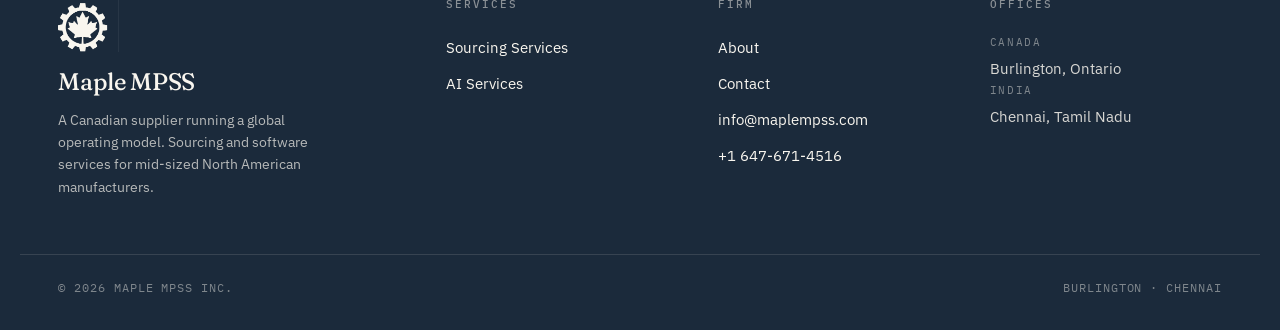
==== commit ccc7a793: "Update images and HTML files Update images and HTML files" ====
--- a/about.html
+++ b/about.html
@@ -15,14 +15,18 @@
   <link rel="preconnect" href="https://fonts.gstatic.com" crossorigin />
   <link href="https://fonts.googleapis.com/css2?family=Fraunces:ital,opsz,wght@0,9..144,300..600;1,9..144,300..500&family=IBM+Plex+Mono:wght@400;500&family=IBM+Plex+Sans:wght@300;400;450;500;600&display=swap" rel="stylesheet" />
   <link rel="stylesheet" href="style.css" />
-</head>
+<link rel="icon" type="image/png" sizes="32x32" href="images/favicon-32.png" />
+  <link rel="icon" type="image/png" sizes="16x16" href="images/favicon-16.png" />
+  <link rel="apple-touch-icon" sizes="180x180" href="images/favicon-180.png" />
+  <link rel="shortcut icon" href="images/favicon.ico" />
+  </head>
 <body>
 
 <!-- ========== NAV ========== -->
 <nav class="nav">
   <div class="nav-inner">
     <a href="index.html" class="nav-brand" aria-label="Maple MPSS home">
-      <span class="mark" aria-hidden="true"></span>
+      <img src="images/logo-mark.png" alt="" class="logo-mark" />
       Maple&nbsp;MPSS
       <span class="sub hide-mobile">— CA / IN</span>
     </a>
@@ -256,6 +260,7 @@
 <footer class="footer">
   <div class="footer-grid">
     <div class="footer-brand">
+      <img src="images/logo-mark-light.png" alt="" class="footer-logo" />
       <h3>Maple MPSS</h3>
       <p>
         A Canadian supplier running a global operating model. Sourcing and
--- a/style.css
+++ b/style.css
@@ -224,8 +224,15 @@
   color: var(--ink);
   border: 0;
   display: flex;
-  align-items: baseline;
-  gap: 0.5rem;
+  align-items: center;
+  gap: 0.65rem;
+}
+
+.nav-brand .logo-mark {
+  height: 38px;
+  width: auto;
+  display: block;
+  flex-shrink: 0;
 }
 
 .nav-brand .mark {
@@ -866,6 +873,13 @@
   font-weight: 450;
   margin-bottom: 0.75rem;
   letter-spacing: -0.015em;
+}
+
+.footer-brand .footer-logo {
+  height: 56px;
+  width: auto;
+  display: block;
+  margin-bottom: 1rem;
 }
 
 .footer-brand p {
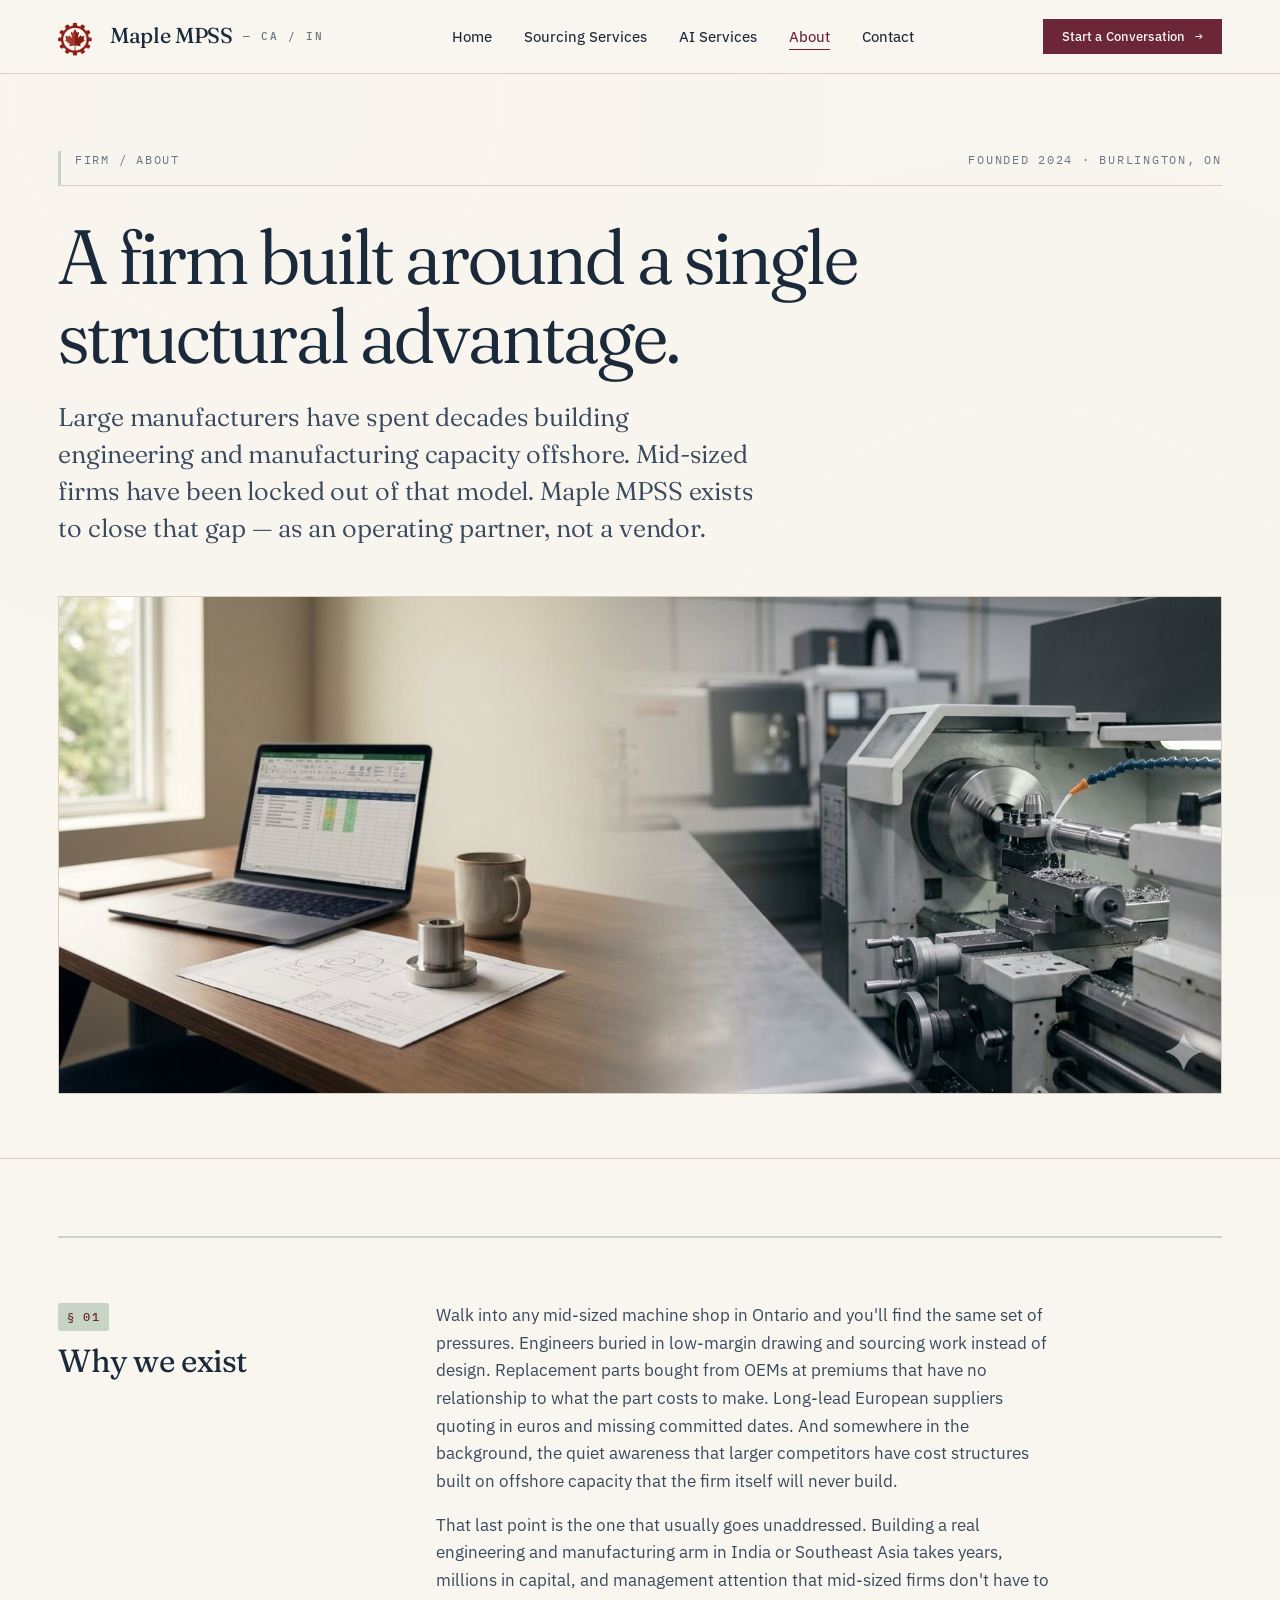
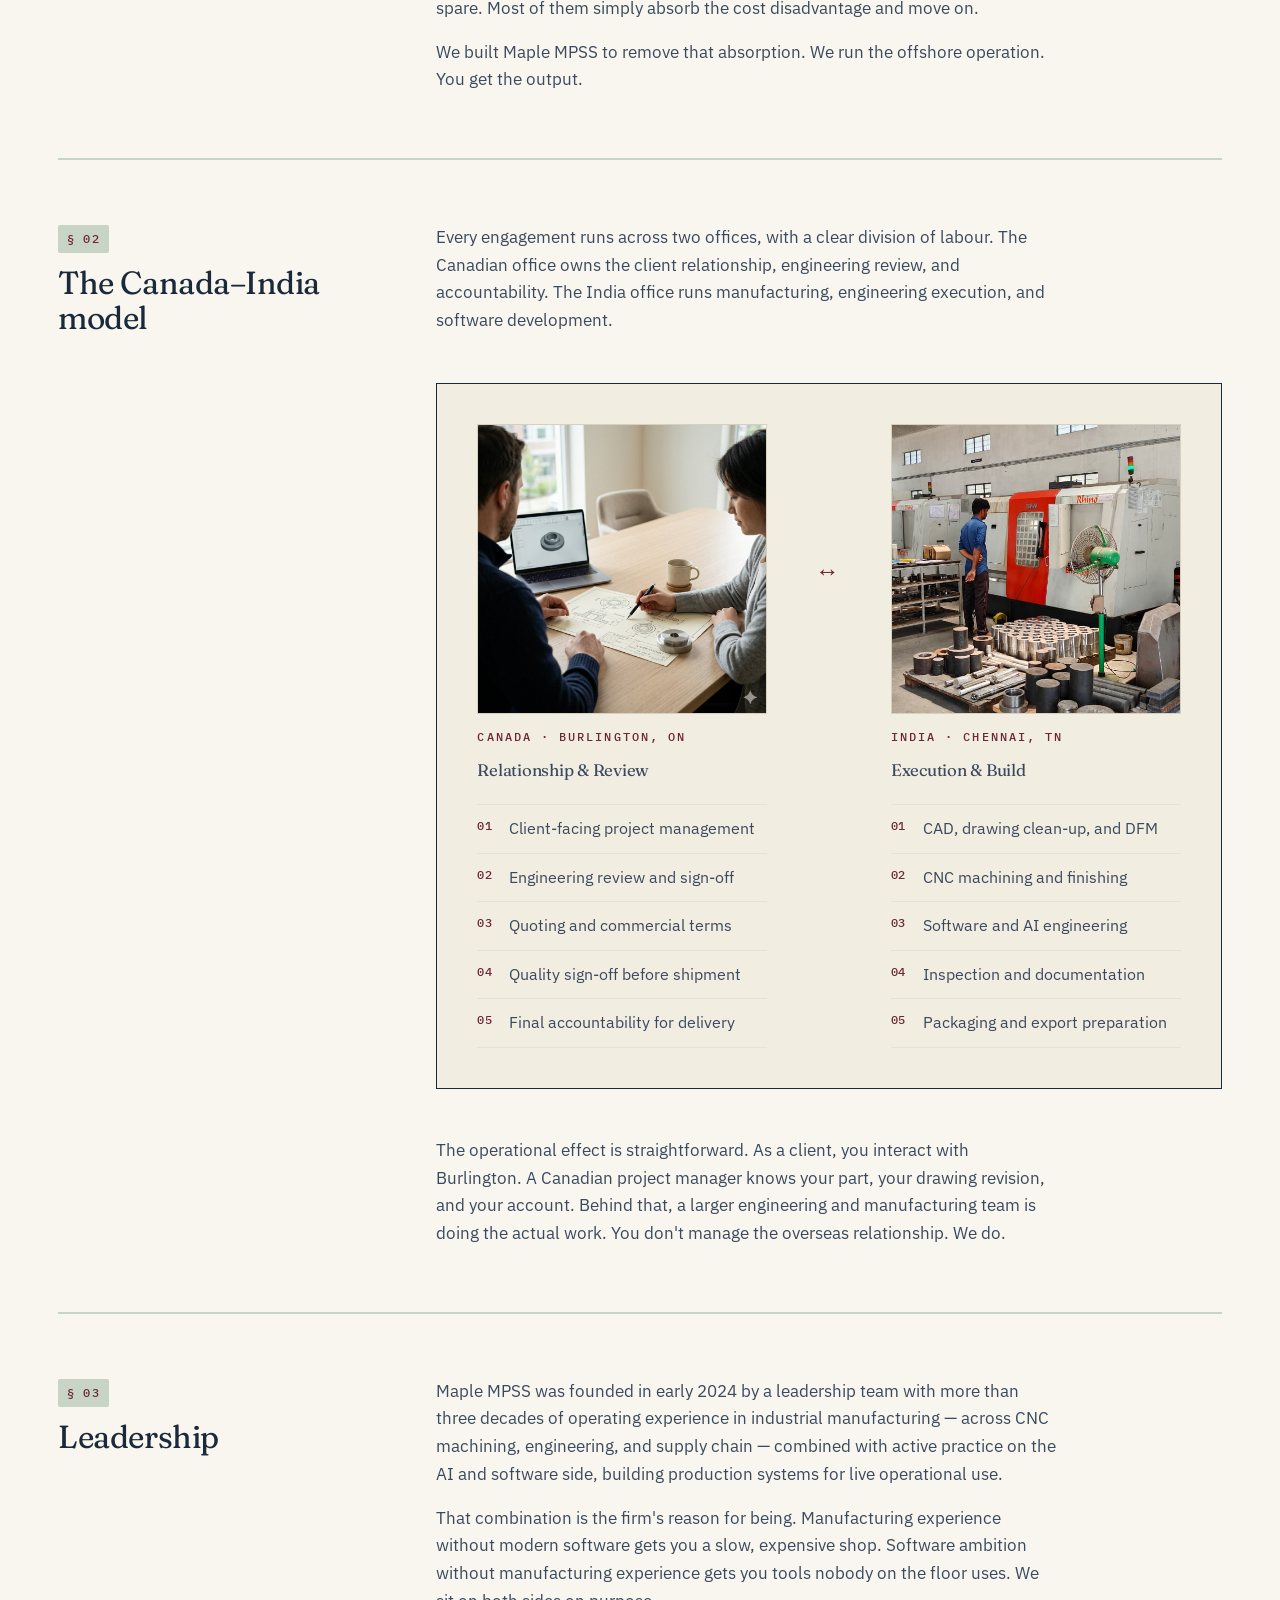
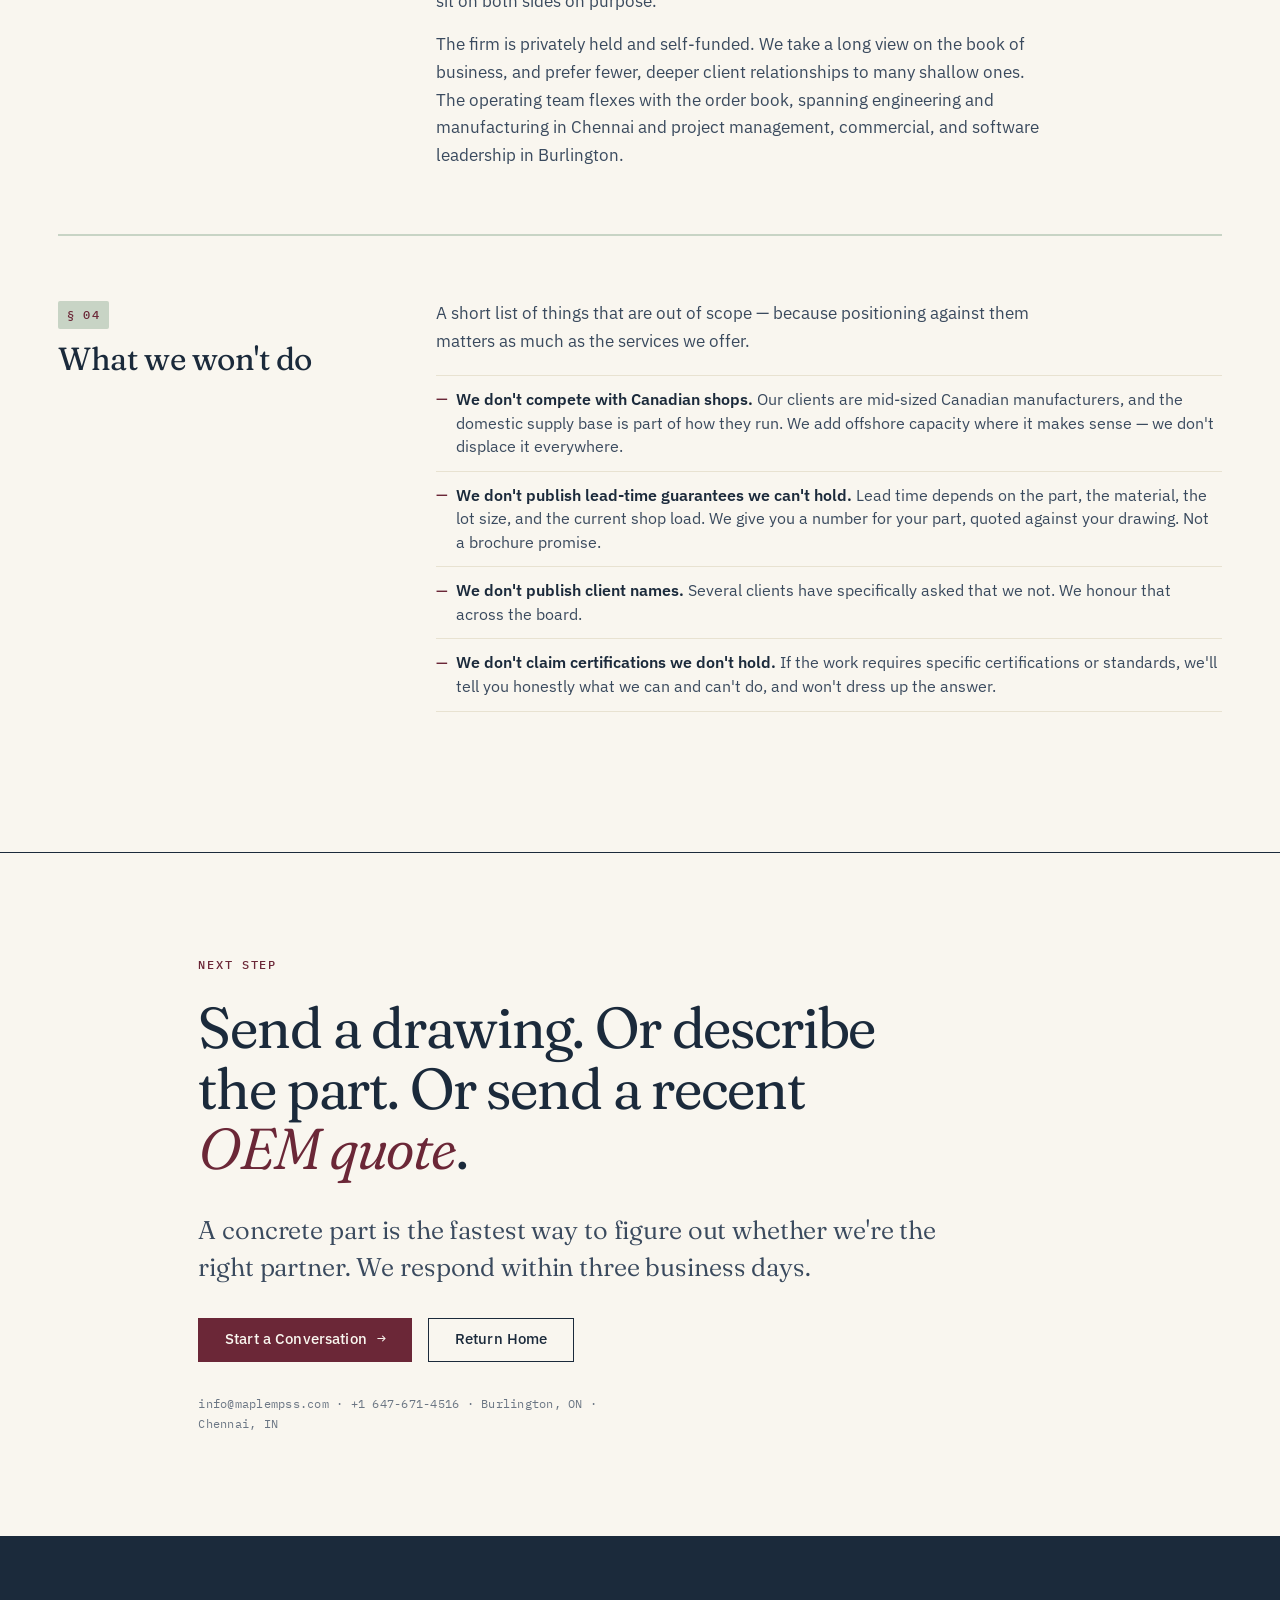
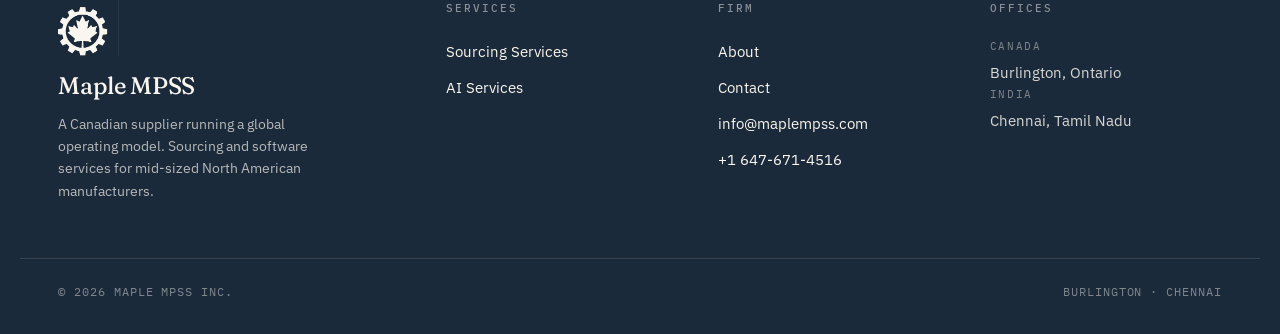
==== commit 681b2681: "colour change" ====
--- a/about.html
+++ b/about.html
@@ -14,13 +14,13 @@
   <link rel="preconnect" href="https://fonts.googleapis.com" />
   <link rel="preconnect" href="https://fonts.gstatic.com" crossorigin />
   <link href="https://fonts.googleapis.com/css2?family=Fraunces:ital,opsz,wght@0,9..144,300..600;1,9..144,300..500&family=IBM+Plex+Mono:wght@400;500&family=IBM+Plex+Sans:wght@300;400;450;500;600&display=swap" rel="stylesheet" />
-  <link rel="stylesheet" href="style.css" />
+  <link rel="stylesheet" href="style.css?v=20260424-9" />
 <link rel="icon" type="image/png" sizes="32x32" href="images/favicon-32.png" />
   <link rel="icon" type="image/png" sizes="16x16" href="images/favicon-16.png" />
   <link rel="apple-touch-icon" sizes="180x180" href="images/favicon-180.png" />
   <link rel="shortcut icon" href="images/favicon.ico" />
   </head>
-<body>
+<body data-page="about">
 
 <!-- ========== NAV ========== -->
 <nav class="nav">
--- a/style.css
+++ b/style.css
@@ -21,7 +21,26 @@
 
   --max: 1240px;
   --gutter: clamp(1.25rem, 3vw, 2.5rem);
-}
+
+  /* ===== Per-page tint palette (Level 1 differentiation) =====
+     Subtle secondary surface colors. Each page sets --page-tint on body.
+     Used only on: page-header-meta left border, § numerals background,
+     and content-block top border. Rest of site remains ivory + ink + oxblood. */
+  --tint-home:     #E8D9B8;  /* Warm amber */
+  --tint-sourcing: #D9CFBB;  /* Warm sand */
+  --tint-ai:       #C9D3DC;  /* Cool slate */
+  --tint-about:    #C8D4C5;  /* Muted forest */
+  --tint-contact:  #E4CED2;  /* Soft oxblood rose */
+}
+
+/* Apply the correct tint based on data-page attribute on <body>.
+   Default falls back to ivory-warm so nothing breaks if attribute is absent. */
+body                           { --page-tint: var(--ivory-warm); }
+body[data-page="home"]         { --page-tint: var(--tint-home); }
+body[data-page="sourcing"]     { --page-tint: var(--tint-sourcing); }
+body[data-page="ai"]           { --page-tint: var(--tint-ai); }
+body[data-page="about"]        { --page-tint: var(--tint-about); }
+body[data-page="contact"]      { --page-tint: var(--tint-contact); }
 
 * { box-sizing: border-box; margin: 0; padding: 0; }
 
@@ -521,6 +540,145 @@
   display: block;
 }
 
+/* 4-across image strip — supporting detail shots.
+   Sits below text content and reads as supplementary, not hero.
+   Collapses to 2 columns on tablet, 1 on mobile. */
+.block-image-grid {
+  margin-top: 1.75rem;
+  display: grid;
+  grid-template-columns: repeat(4, 1fr);
+  gap: 1px;
+  background: var(--rule);
+  border: 1px solid var(--rule);
+}
+
+.block-image-grid .grid-cell {
+  aspect-ratio: 1 / 1;
+  overflow: hidden;
+  background: var(--ivory-warm);
+  position: relative;
+}
+
+.block-image-grid .grid-cell img {
+  width: 100%;
+  height: 100%;
+  object-fit: cover;
+  object-position: center;
+  display: block;
+}
+
+.block-image-grid .grid-cell .cell-num {
+  position: absolute;
+  top: 0.5rem;
+  left: 0.75rem;
+  font-family: var(--mono);
+  font-size: 0.62rem;
+  letter-spacing: 0.08em;
+  text-transform: uppercase;
+  color: var(--ivory);
+  background: rgba(27, 42, 59, 0.72);
+  padding: 0.2rem 0.45rem;
+  border-radius: 2px;
+  z-index: 1;
+}
+
+@media (max-width: 900px) {
+  .block-image-grid {
+    grid-template-columns: repeat(2, 1fr);
+  }
+}
+
+@media (max-width: 480px) {
+  .block-image-grid {
+    grid-template-columns: 1fr;
+  }
+}
+
+/* Auto-scrolling parts strip — ambient proof gallery.
+   Matches the editorial design system: thin rules, ivory frame,
+   no loud motion. Pauses on hover, respects reduced-motion. */
+.parts-strip {
+  margin-top: 2.5rem;
+  width: 100%;
+  overflow: hidden;
+  border: 1px solid var(--rule);
+  background: var(--ivory-warm);
+  position: relative;
+  mask-image: linear-gradient(
+    to right,
+    transparent 0,
+    #000 3%,
+    #000 97%,
+    transparent 100%
+  );
+  -webkit-mask-image: linear-gradient(
+    to right,
+    transparent 0,
+    #000 3%,
+    #000 97%,
+    transparent 100%
+  );
+}
+
+.parts-strip-track {
+  display: flex;
+  gap: 1px;
+  width: max-content;
+  animation: parts-scroll 80s linear infinite;
+}
+
+.parts-strip:hover .parts-strip-track {
+  animation-play-state: paused;
+}
+
+.strip-item {
+  flex: 0 0 auto;
+  width: 280px;
+  height: 210px;
+  margin: 0;
+  overflow: hidden;
+  background: var(--ivory);
+  border-right: 1px solid var(--rule);
+}
+
+.strip-item:last-child {
+  border-right: none;
+}
+
+.strip-item img {
+  width: 100%;
+  height: 100%;
+  object-fit: cover;
+  object-position: center;
+  display: block;
+}
+
+@keyframes parts-scroll {
+  from { transform: translateX(0); }
+  to   { transform: translateX(-50%); }
+}
+
+@media (prefers-reduced-motion: reduce) {
+  .parts-strip-track {
+    animation: none;
+  }
+  .parts-strip {
+    overflow-x: auto;
+    mask-image: none;
+    -webkit-mask-image: none;
+  }
+}
+
+@media (max-width: 640px) {
+  .strip-item {
+    width: 200px;
+    height: 150px;
+  }
+  .parts-strip-track {
+    animation-duration: 60s;
+  }
+}
+
 .model-node-image {
   width: 100%;
   aspect-ratio: 1 / 1;
@@ -588,7 +746,9 @@
   display: flex;
   justify-content: space-between;
   padding-bottom: 1rem;
+  padding-left: 0.85rem;
   border-bottom: 1px solid var(--rule);
+  border-left: 3px solid var(--page-tint);
 }
 
 .page-header h1 {
@@ -958,7 +1118,7 @@
   grid-template-columns: 1fr;
   gap: 2.5rem;
   padding: clamp(3rem, 5vw, 4.5rem) 0;
-  border-top: 1px solid var(--rule);
+  border-top: 2px solid var(--page-tint);
 }
 
 @media (min-width: 900px) {
@@ -977,8 +1137,11 @@
   letter-spacing: 0.1em;
   color: var(--oxblood);
   font-weight: 500;
-  display: block;
+  display: inline-block;
   margin-bottom: 0.75rem;
+  background: var(--page-tint);
+  padding: 0.28rem 0.55rem;
+  border-radius: 2px;
 }
 
 .content-block .block-head h3 {
@@ -987,6 +1150,10 @@
   font-weight: 400;
   letter-spacing: -0.015em;
   line-height: 1.1;
+}
+
+.content-block .block-body {
+     min-width: 0;
 }
 
 .content-block .block-body p {
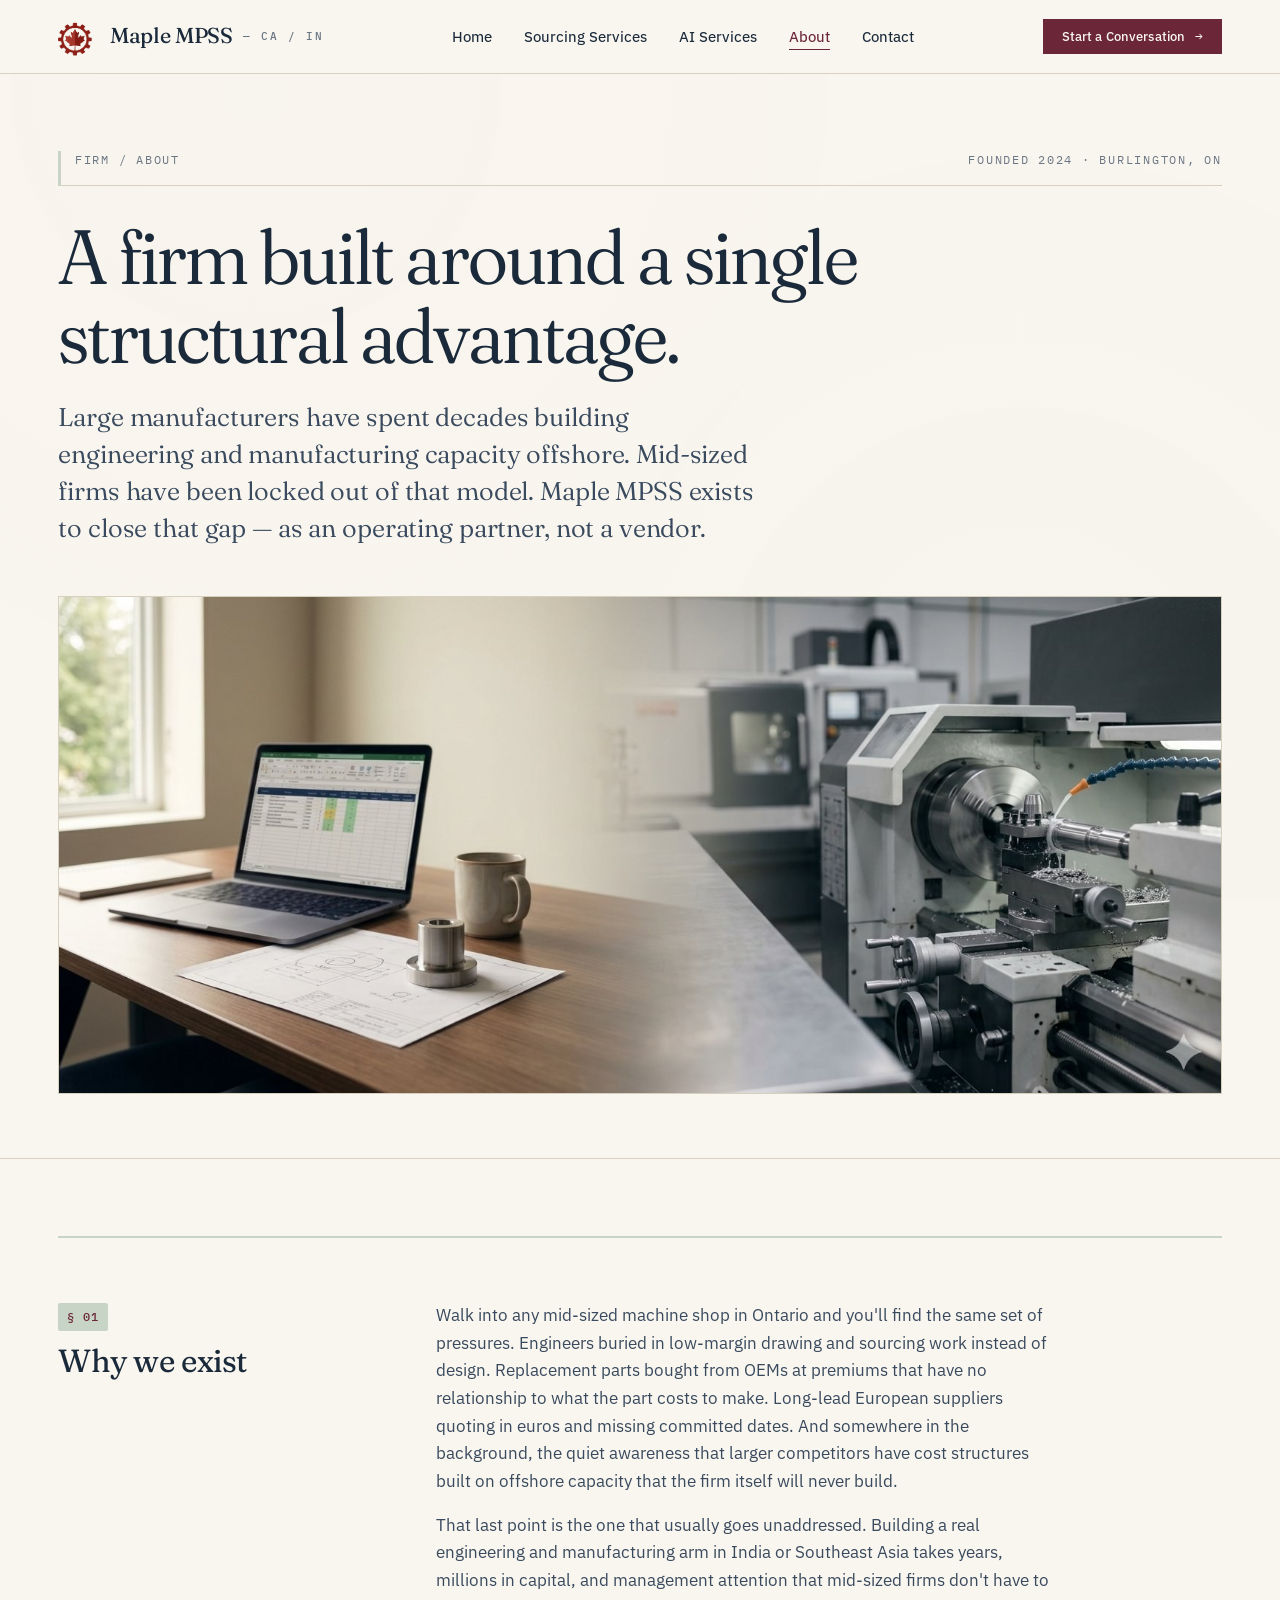
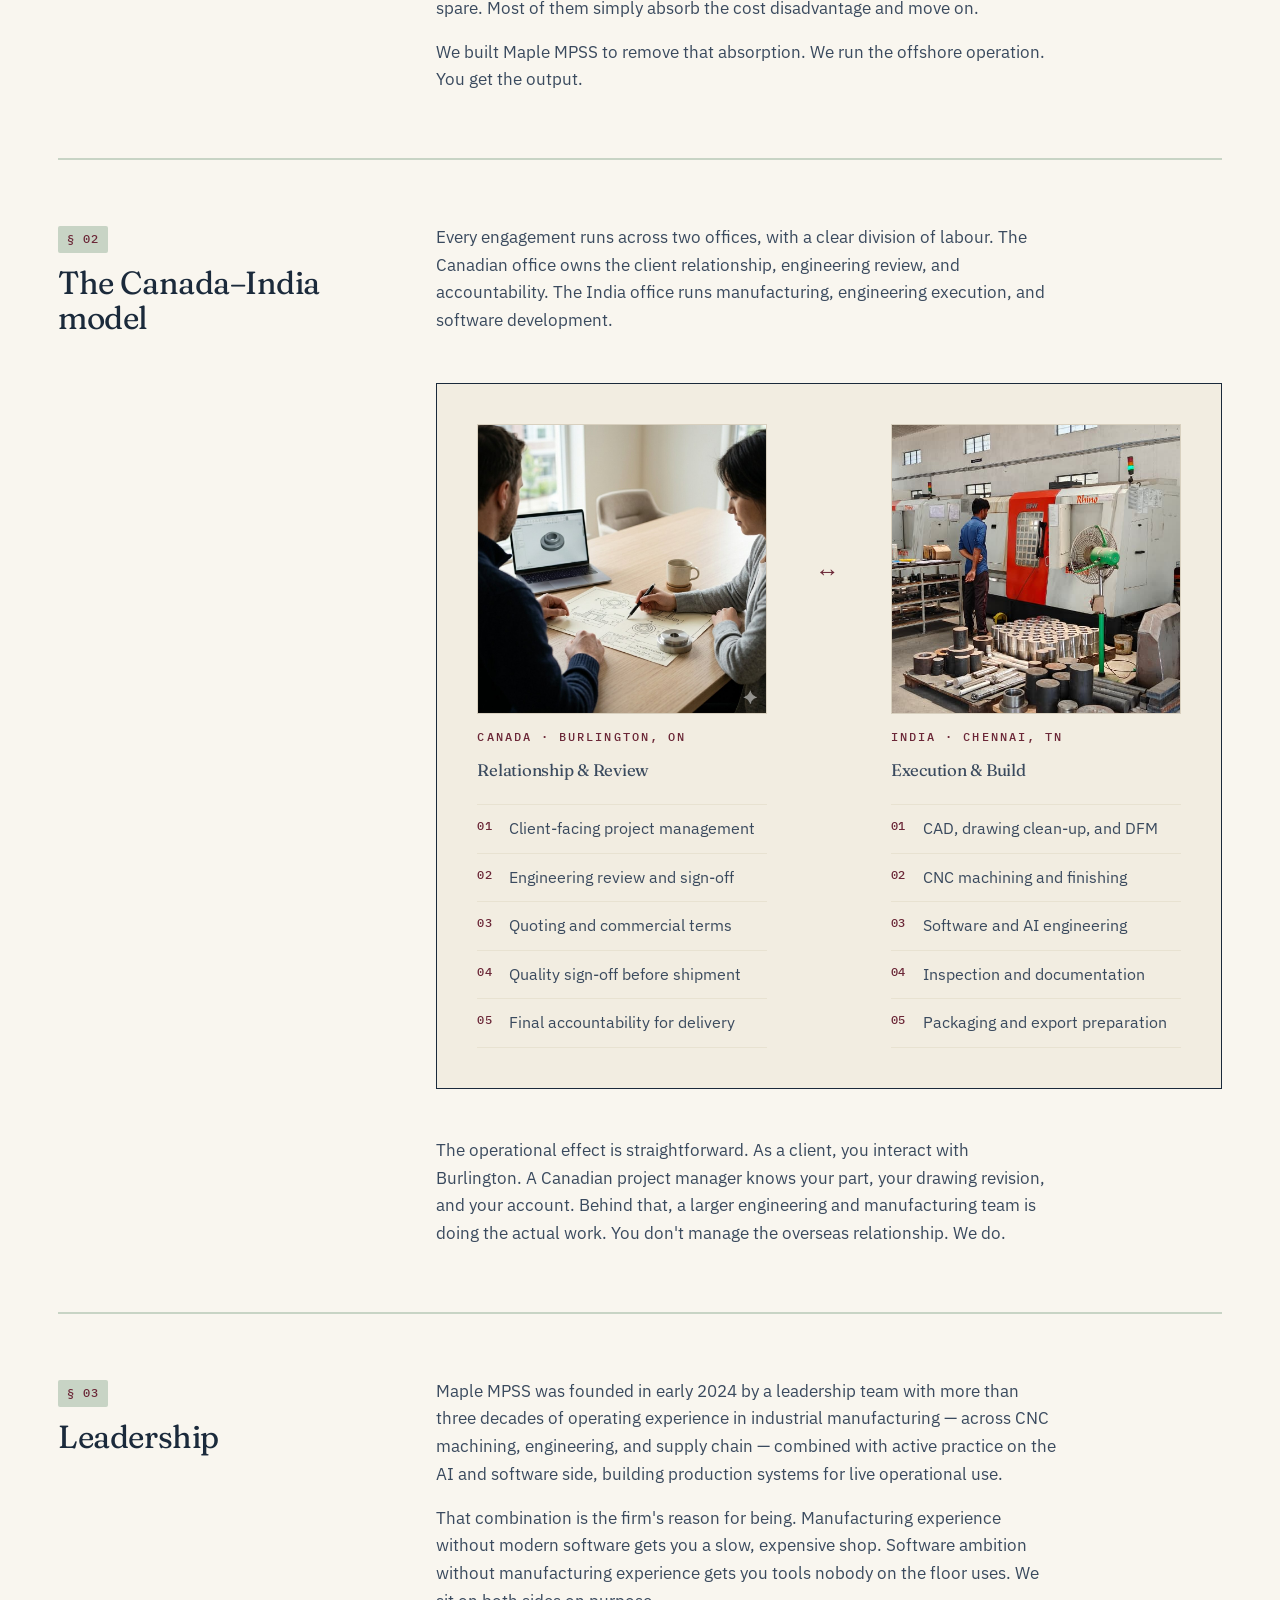
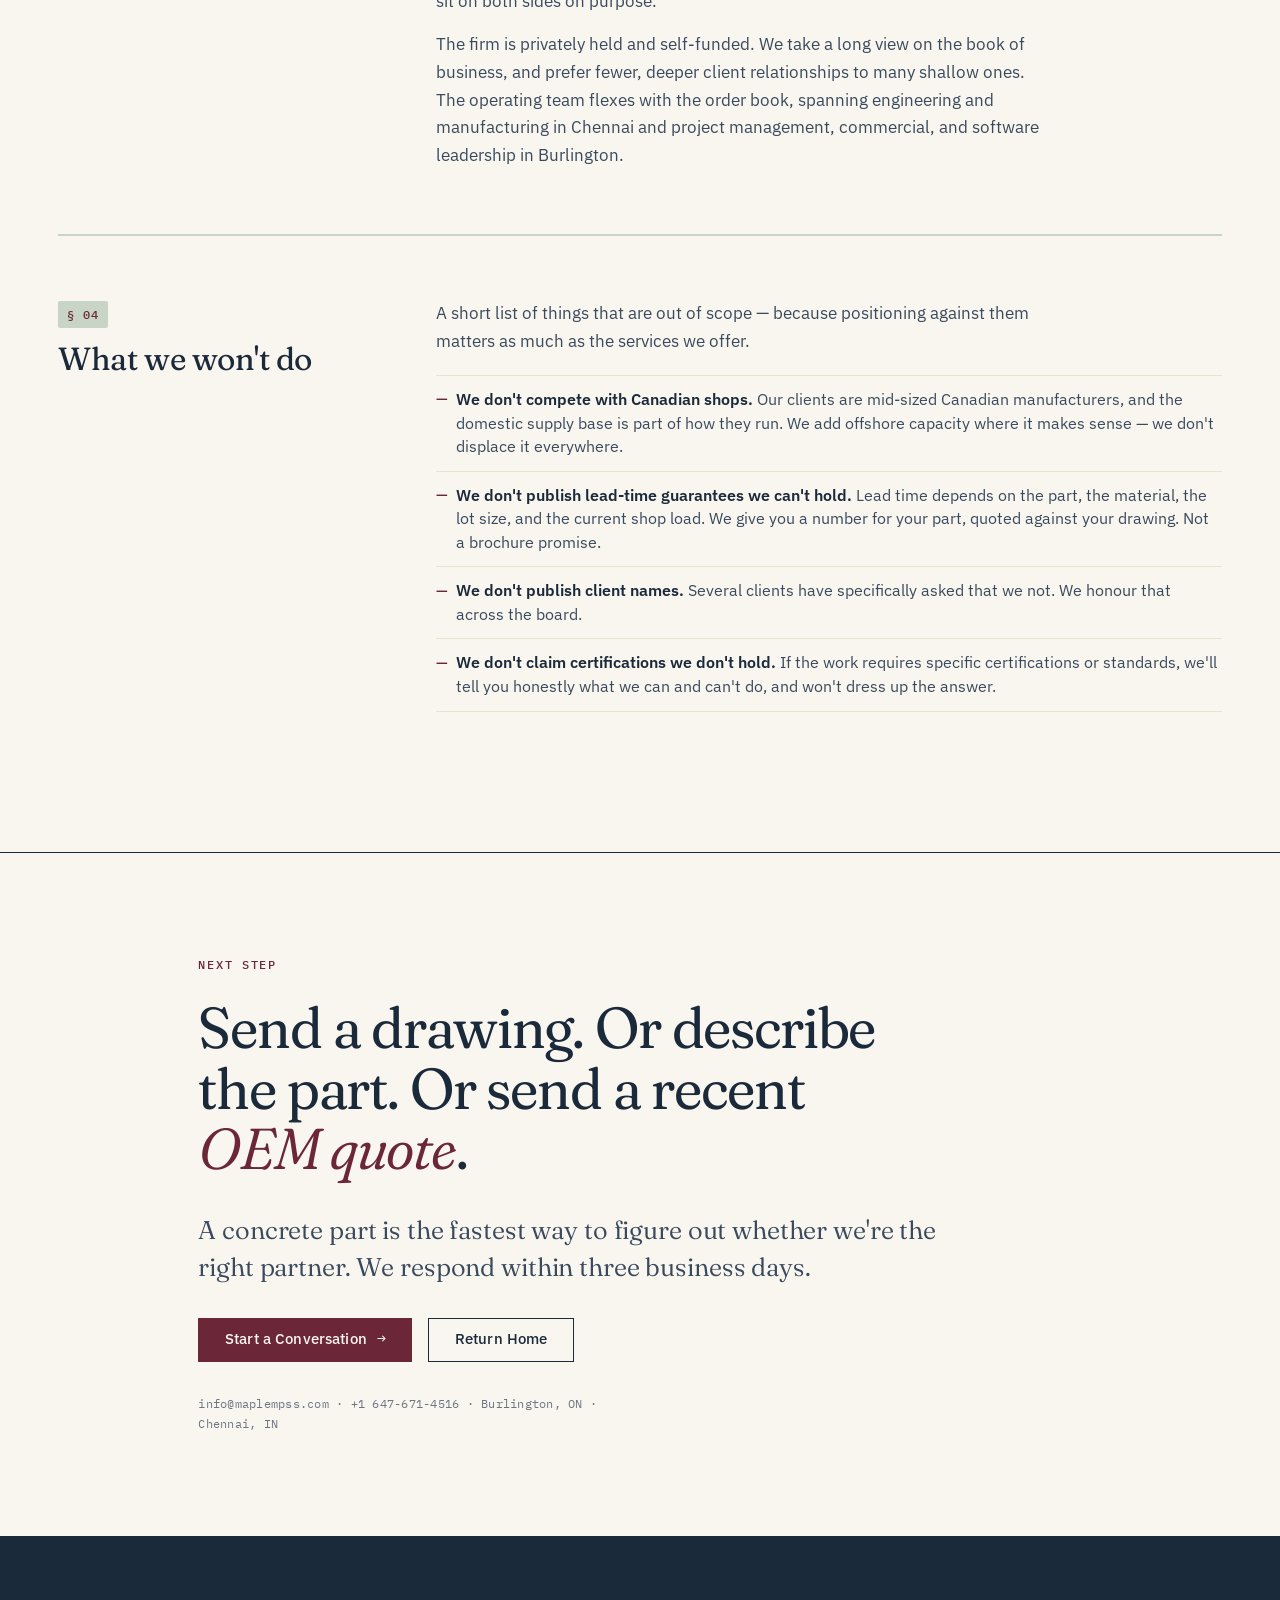
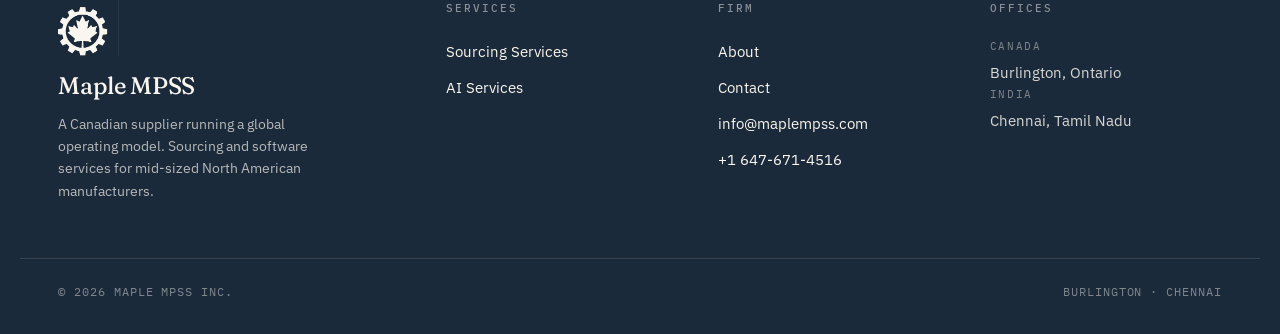
==== commit 0f887acc: "change it" ====
--- a/about.html
+++ b/about.html
@@ -14,7 +14,7 @@
   <link rel="preconnect" href="https://fonts.googleapis.com" />
   <link rel="preconnect" href="https://fonts.gstatic.com" crossorigin />
   <link href="https://fonts.googleapis.com/css2?family=Fraunces:ital,opsz,wght@0,9..144,300..600;1,9..144,300..500&family=IBM+Plex+Mono:wght@400;500&family=IBM+Plex+Sans:wght@300;400;450;500;600&display=swap" rel="stylesheet" />
-  <link rel="stylesheet" href="style.css?v=20260424-9" />
+  <link rel="stylesheet" href="style.css?v=20260424-10" />
 <link rel="icon" type="image/png" sizes="32x32" href="images/favicon-32.png" />
   <link rel="icon" type="image/png" sizes="16x16" href="images/favicon-16.png" />
   <link rel="apple-touch-icon" sizes="180x180" href="images/favicon-180.png" />
--- a/style.css
+++ b/style.css
@@ -771,32 +771,33 @@
 }
 
 @media (min-width: 800px) {
-  .services { grid-template-columns: repeat(3, 1fr); }
-  .services.services-two { grid-template-columns: repeat(2, 1fr); }
-}
-
+  .services { grid-template-columns: repeat(3, 1fr); gap: 1.25rem; }
+  .services.services-two { grid-template-columns: repeat(2, 1fr); gap: 1.5rem; }
+}
+
+/* Card framing — each service card sits in its own soft-tinted frame,
+   giving clear visual separation between parallel offerings.
+   Replaces the previous hairline-divider approach. */
 .service-card {
   padding: 2.5rem 2rem 2.25rem;
-  border-right: 1px solid var(--rule);
+  background: var(--ivory-warm);
+  border: 1px solid var(--rule-soft);
+  border-radius: 3px;
   position: relative;
   display: flex;
   flex-direction: column;
   gap: 1.25rem;
-  background: var(--ivory);
-  transition: background 280ms ease;
-}
-
-.service-card:last-child { border-right: 0; }
+  transition: background 280ms ease, border-color 280ms ease, transform 280ms ease;
+}
 
 @media (max-width: 800px) {
-  .service-card {
-    border-right: 0;
-    border-bottom: 1px solid var(--rule);
-  }
-  .service-card:last-child { border-bottom: 0; }
-}
-
-.service-card:hover { background: var(--ivory-warm); }
+  .services, .services.services-two { gap: 1.25rem; }
+}
+
+.service-card:hover {
+  background: #F5EFDF;
+  border-color: var(--rule);
+}
 
 .service-card .num {
   font-family: var(--mono);
@@ -859,17 +860,23 @@
 .why-grid {
   display: grid;
   grid-template-columns: 1fr;
-  gap: 2rem;
+  gap: 1.25rem;
   margin-top: 3rem;
 }
 
 @media (min-width: 700px) {
-  .why-grid { grid-template-columns: repeat(2, 1fr); gap: 2.5rem 3.5rem; }
-}
-
+  .why-grid { grid-template-columns: repeat(2, 1fr); gap: 1.5rem; }
+}
+
+/* Card framing — each point/option sits in its own soft-tinted frame.
+   Clearer separation between parallel items than the previous single
+   top-border approach, which let items blur together at a glance. */
 .why-item {
-  padding-top: 1.5rem;
-  border-top: 1px solid var(--ink);
+  padding: 1.75rem 1.65rem 1.85rem;
+  background: var(--ivory-warm);
+  border: 1px solid var(--rule-soft);
+  border-top: 2px solid var(--page-tint);
+  border-radius: 3px;
   position: relative;
 }
 
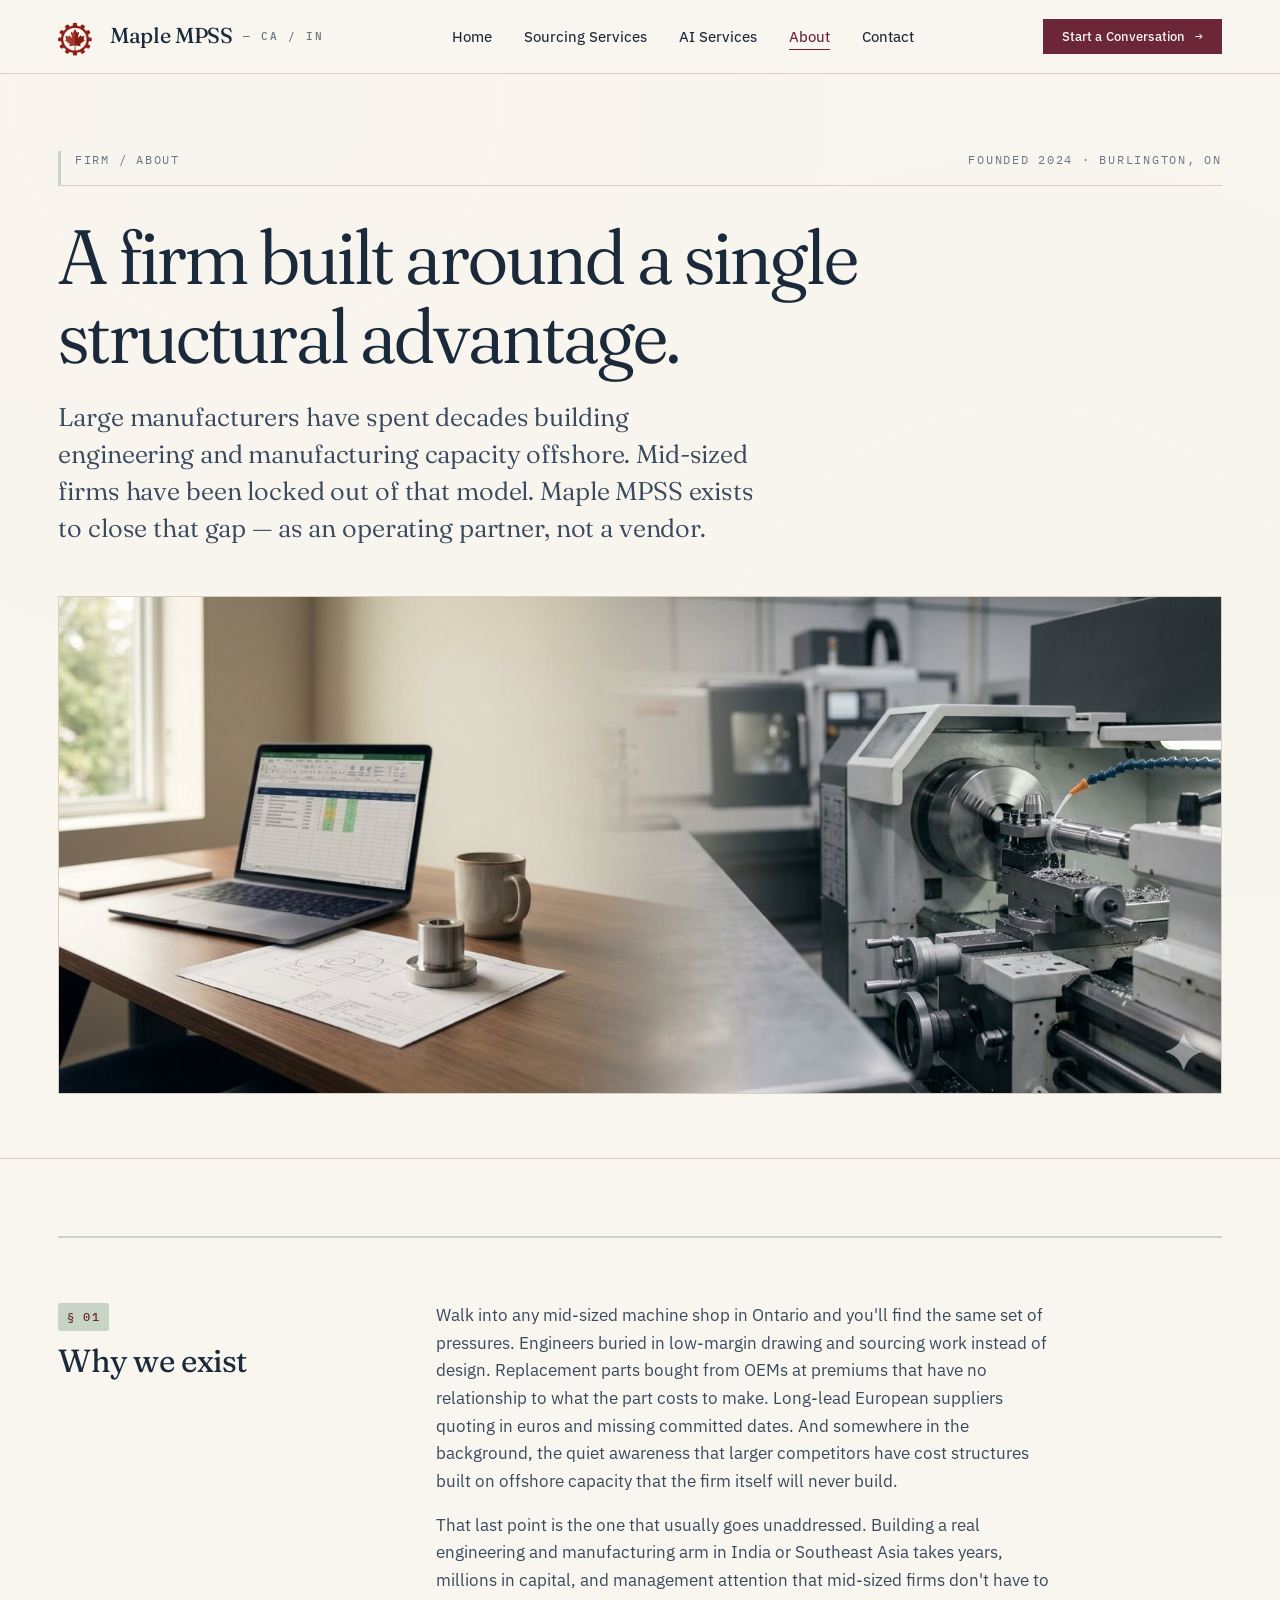
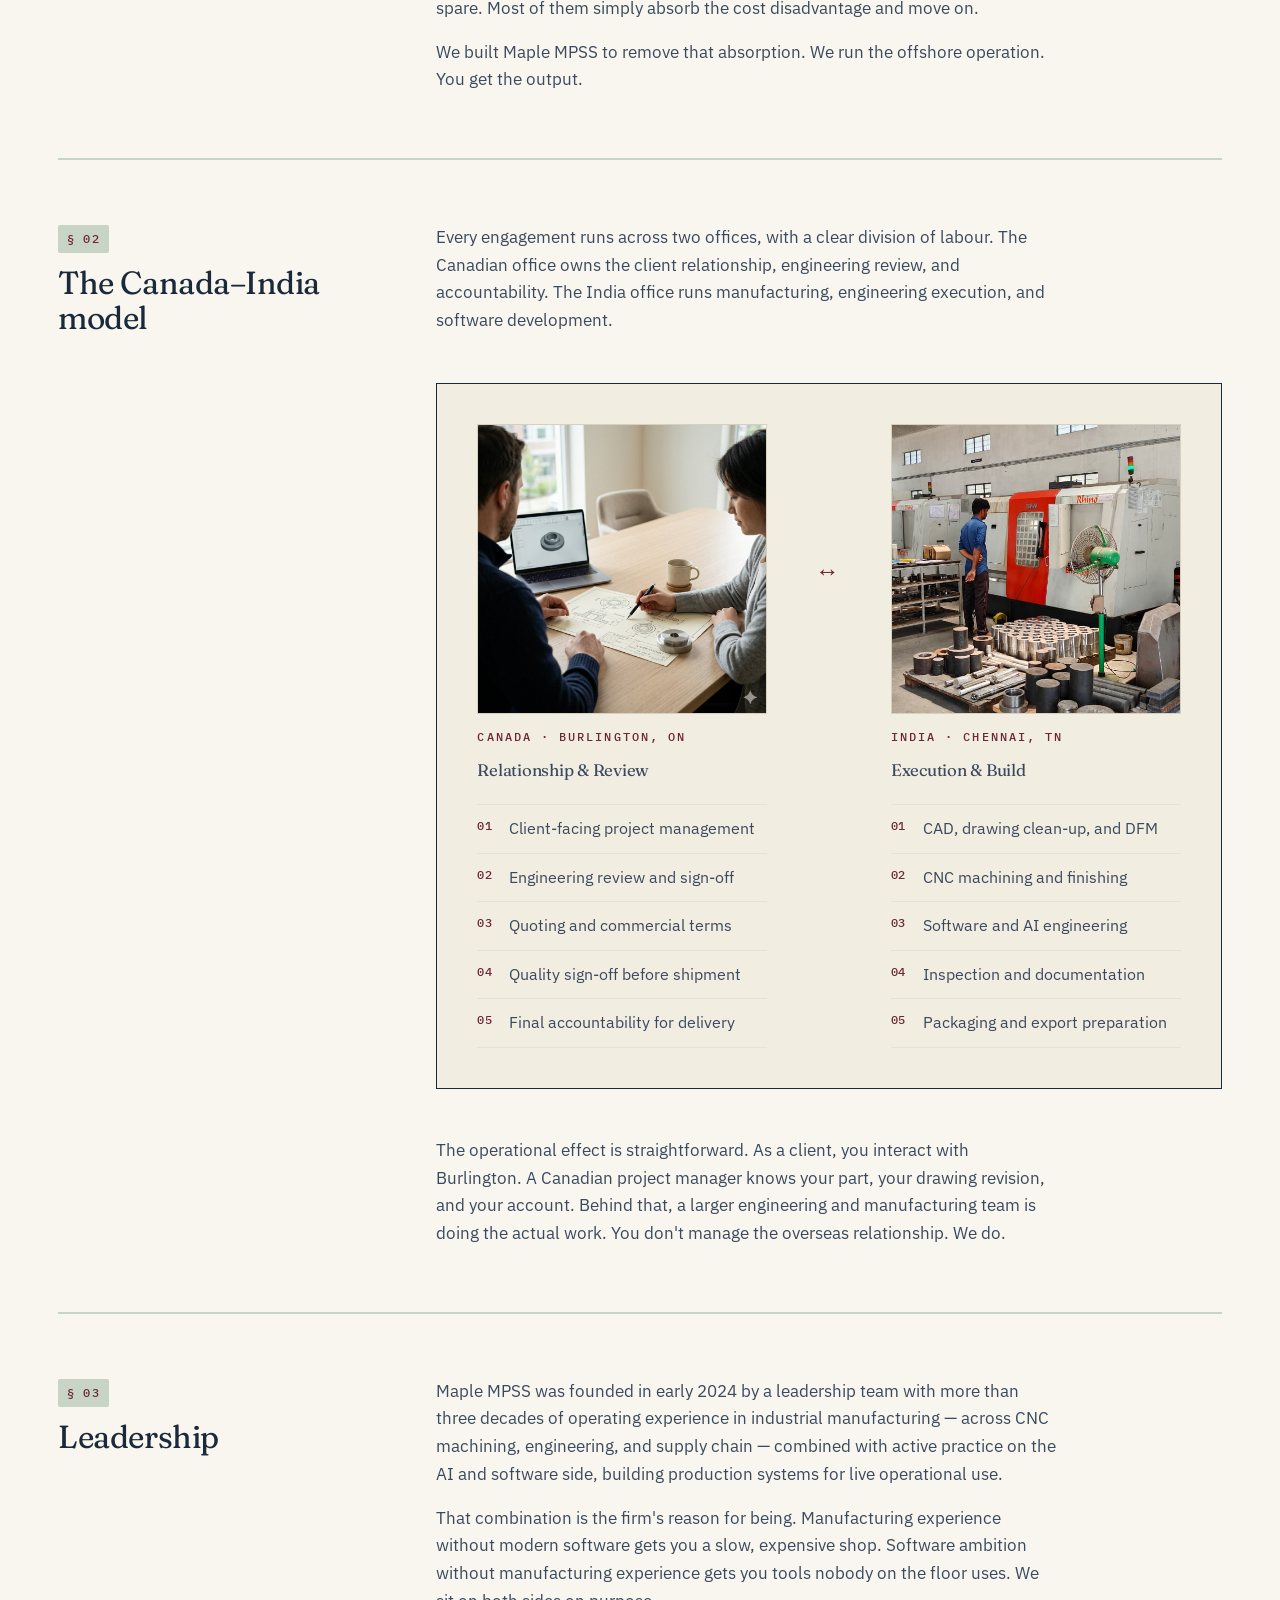
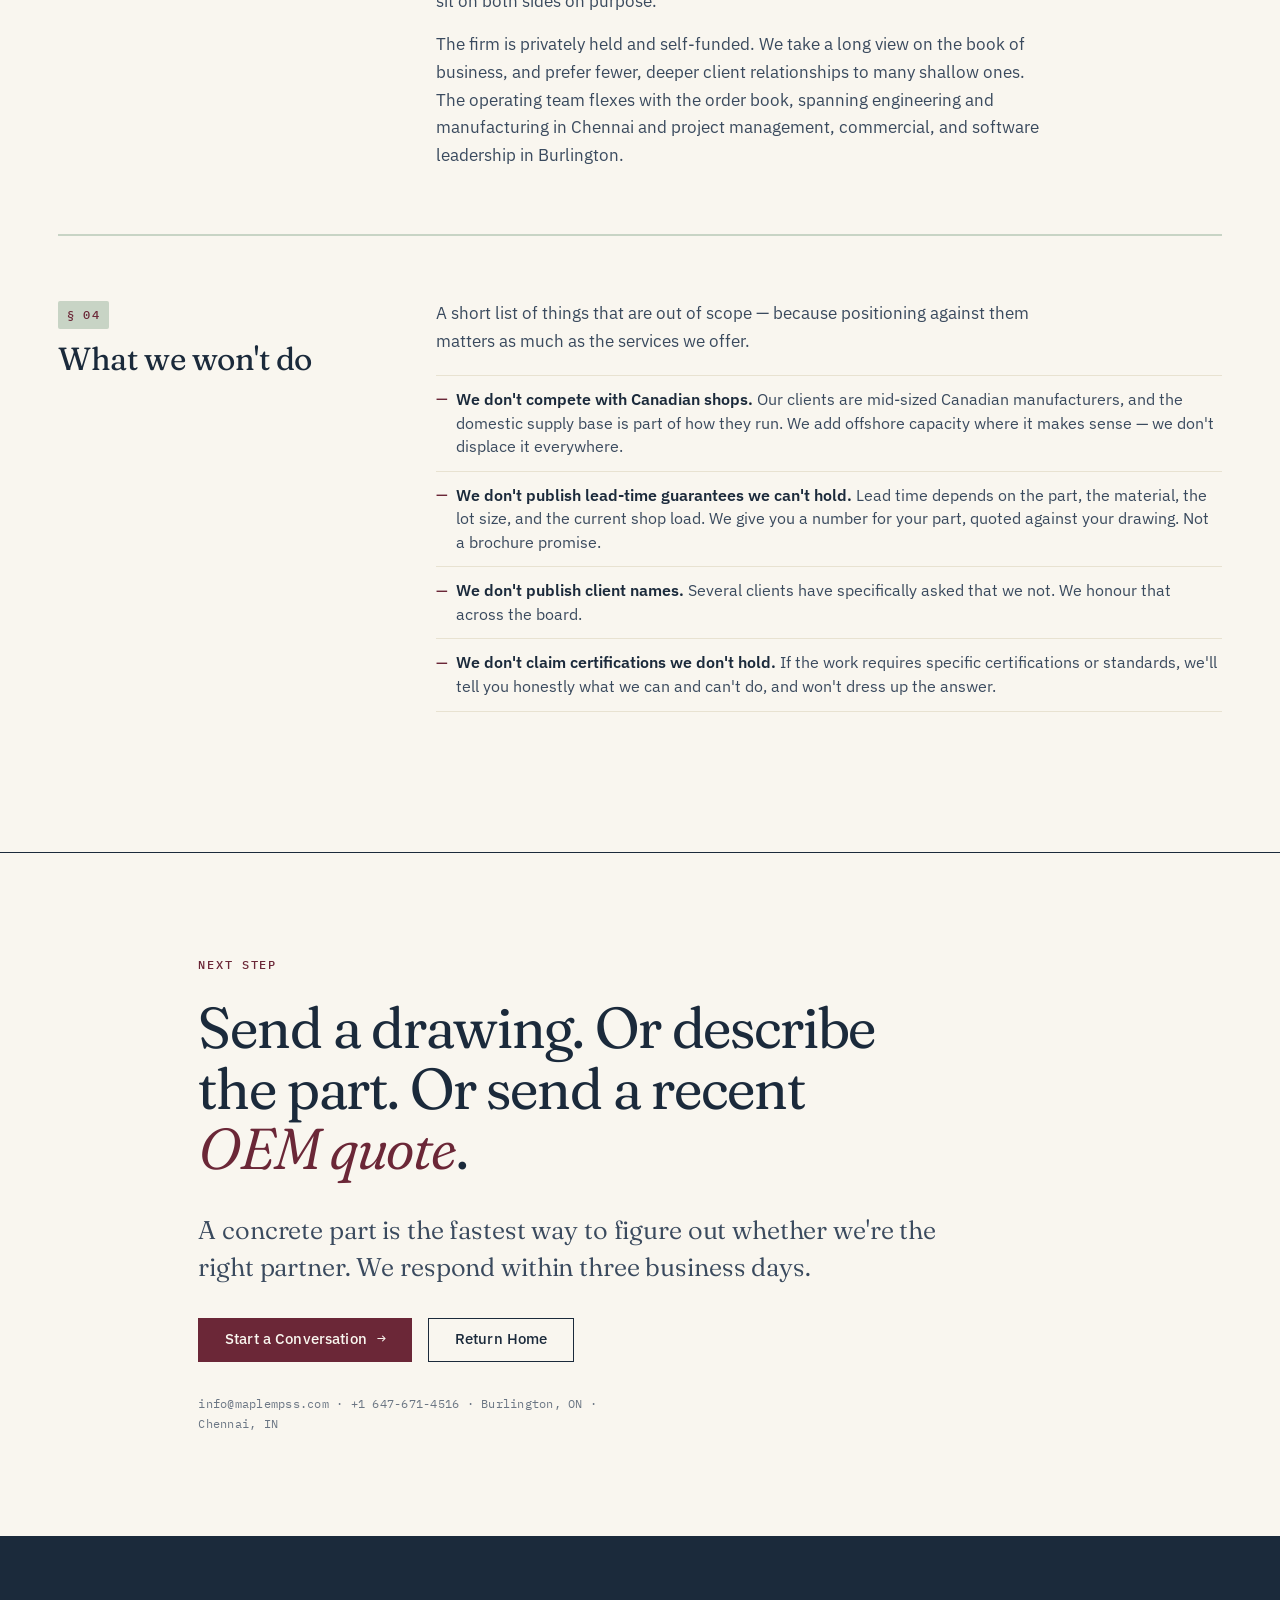
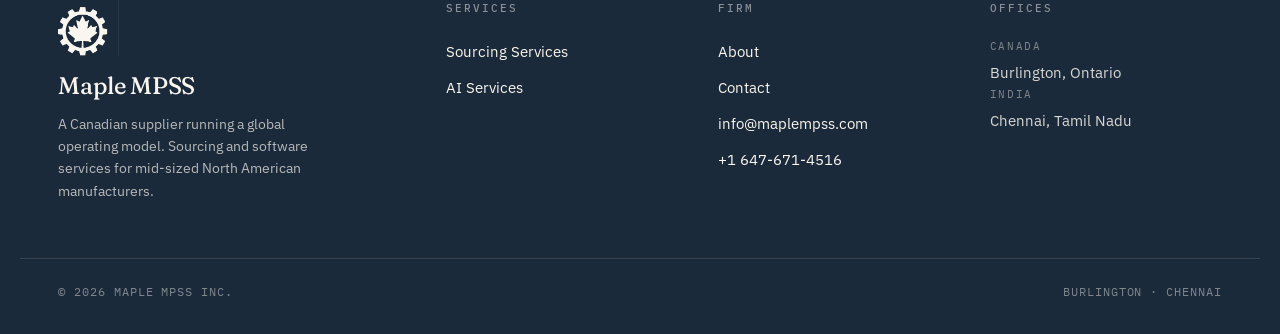
==== commit 572630ff: "comm" ====
(no text change in the page or its own stylesheets)
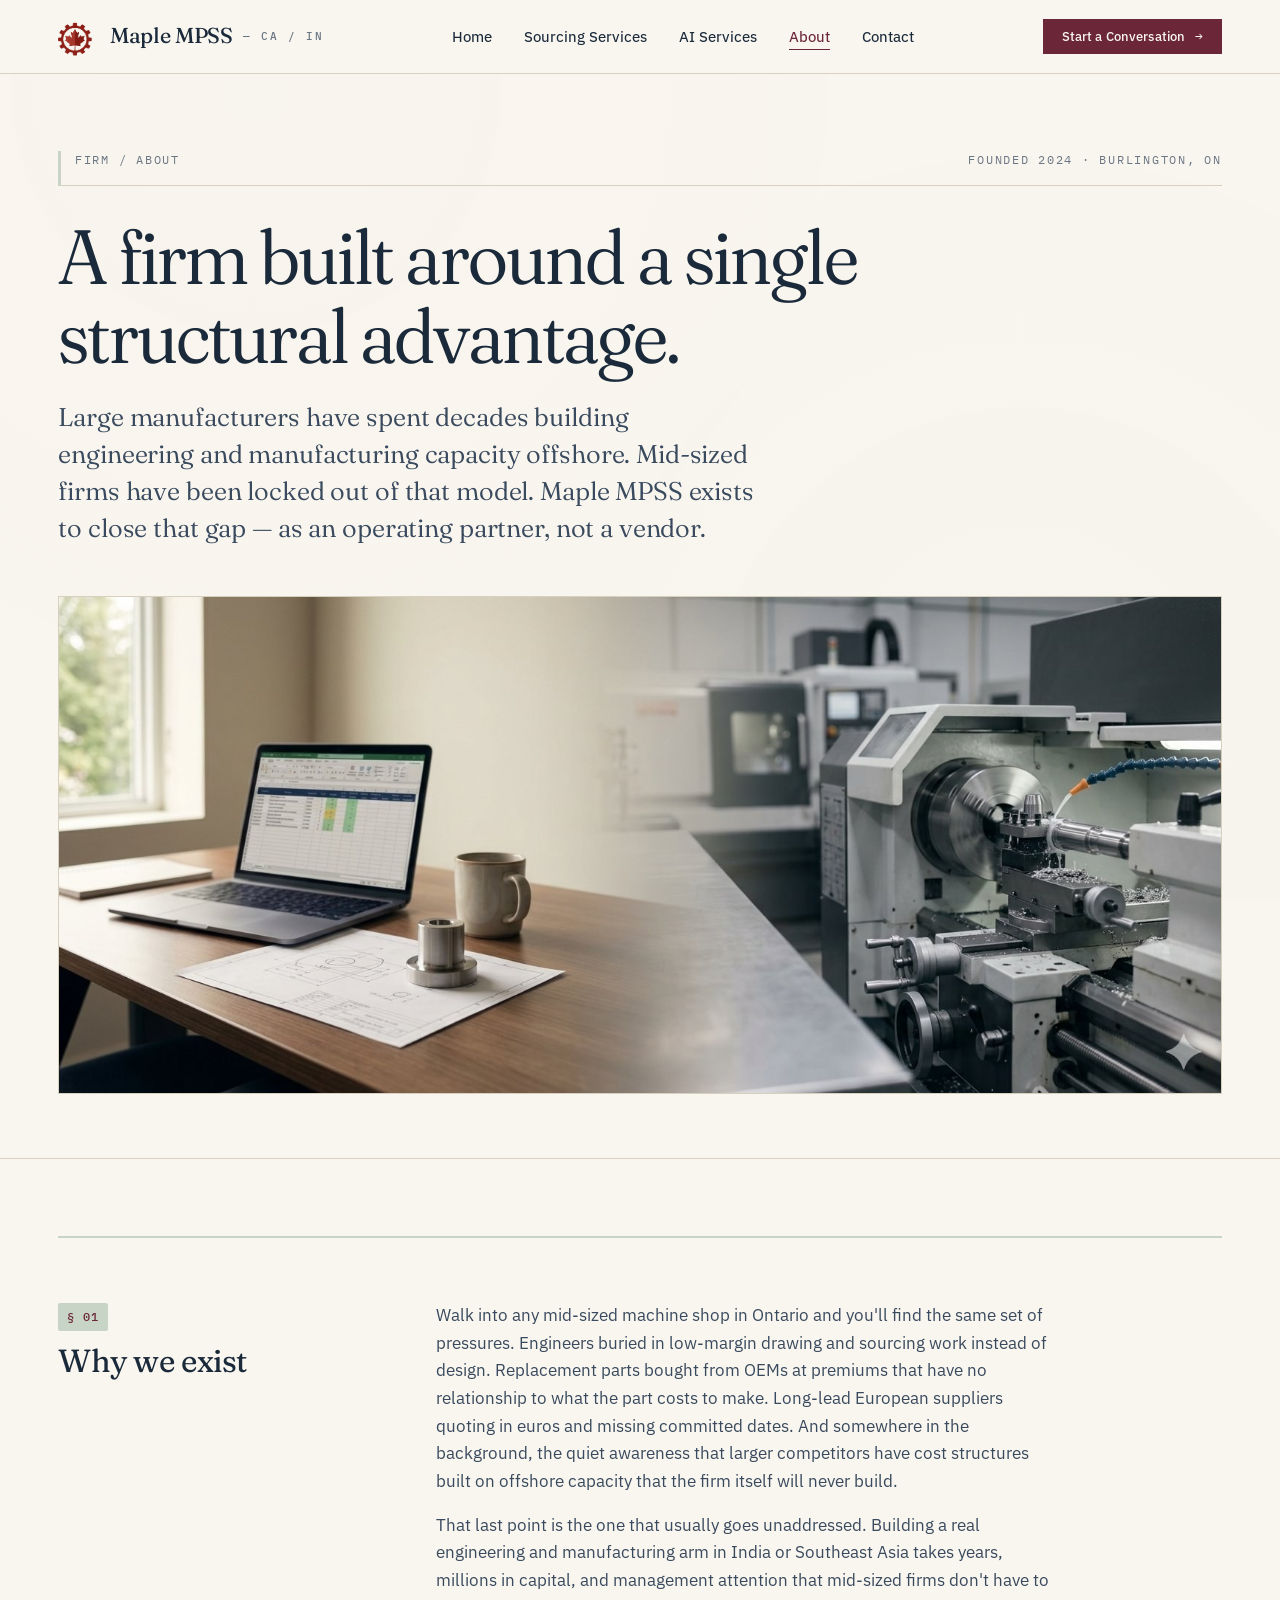
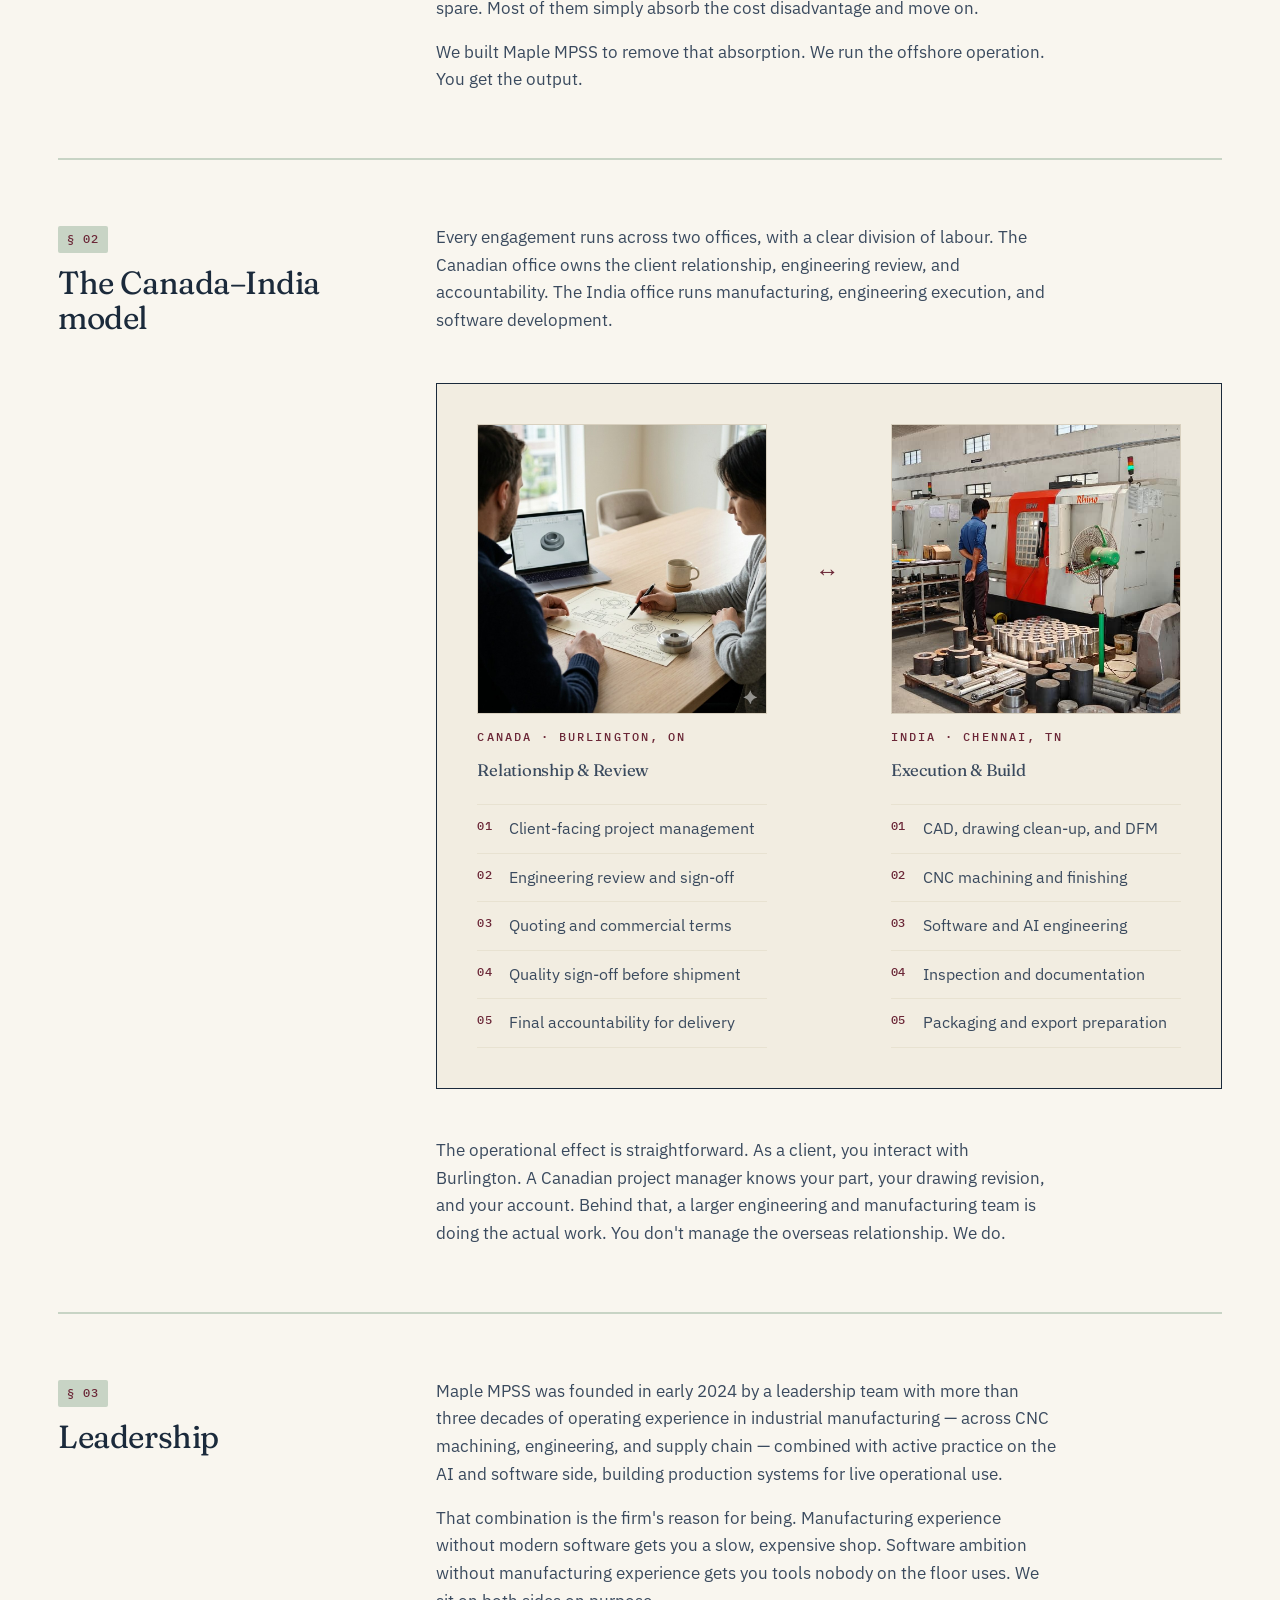
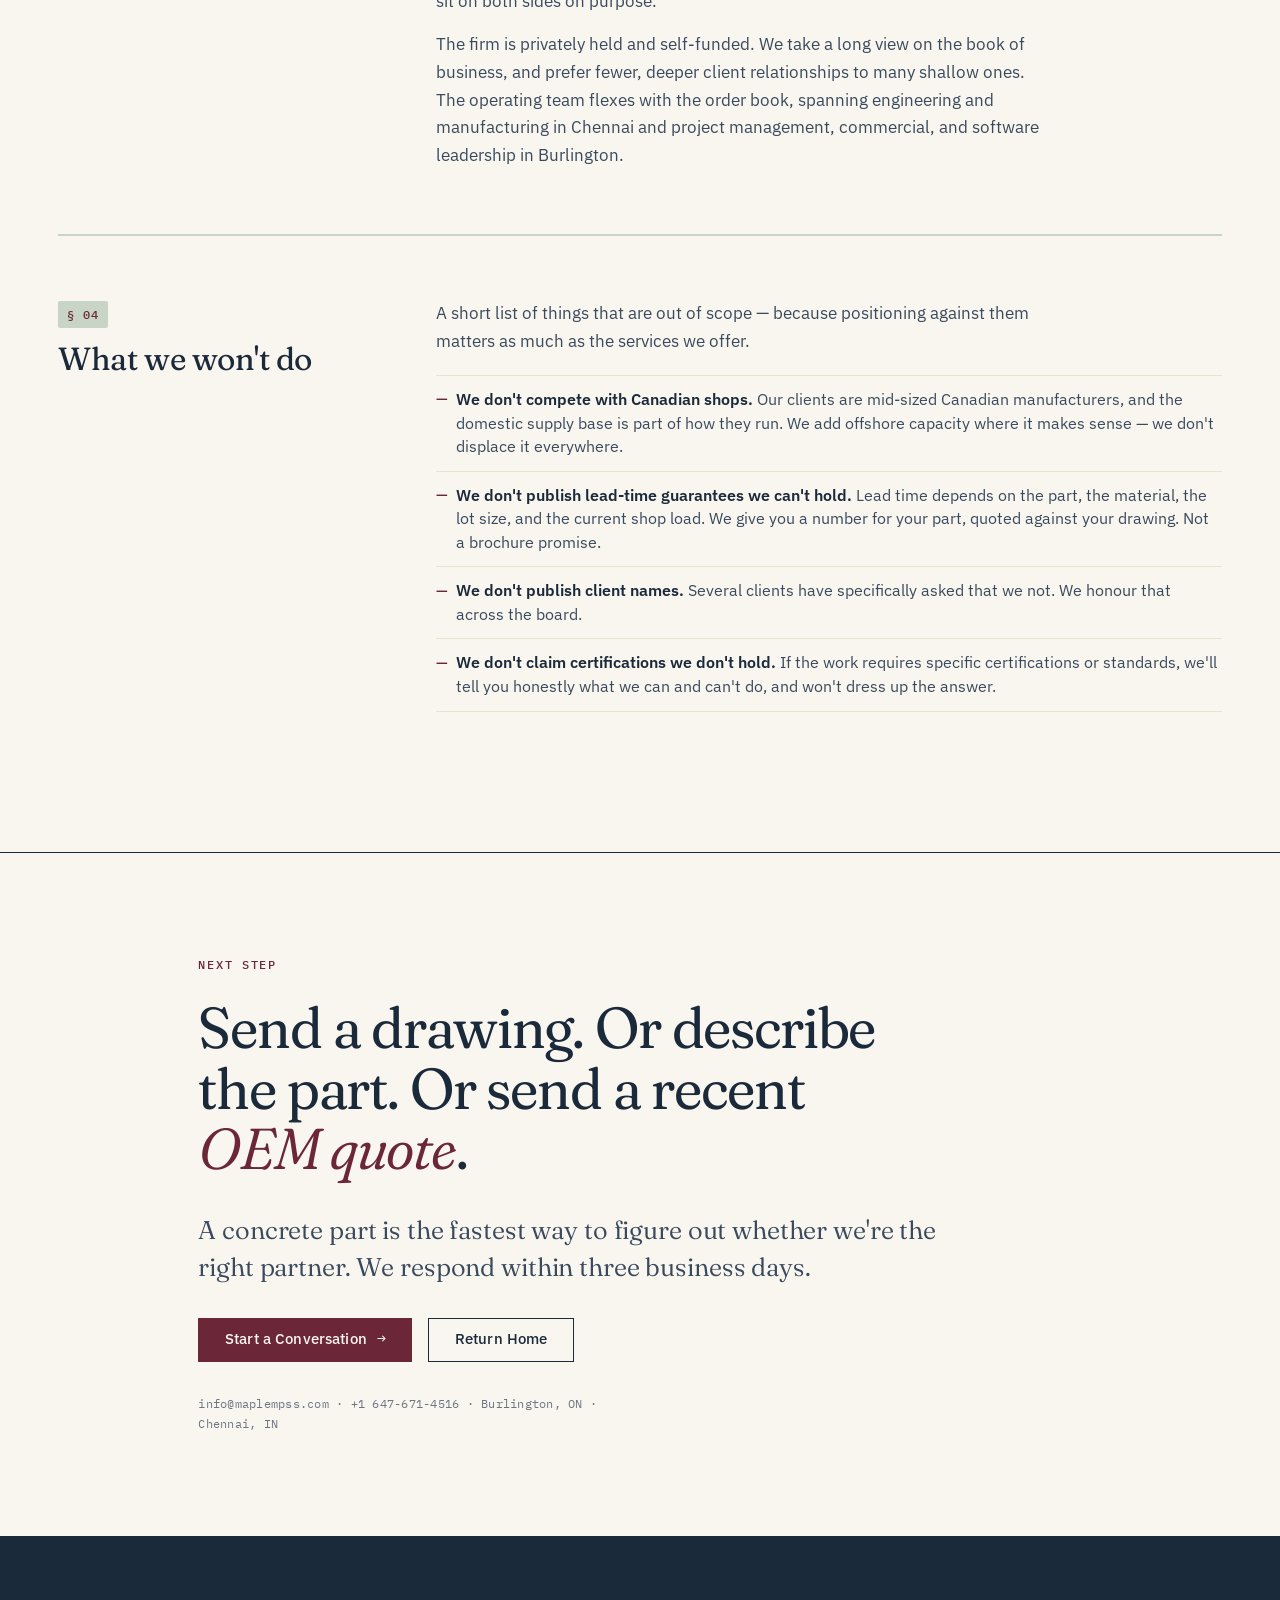
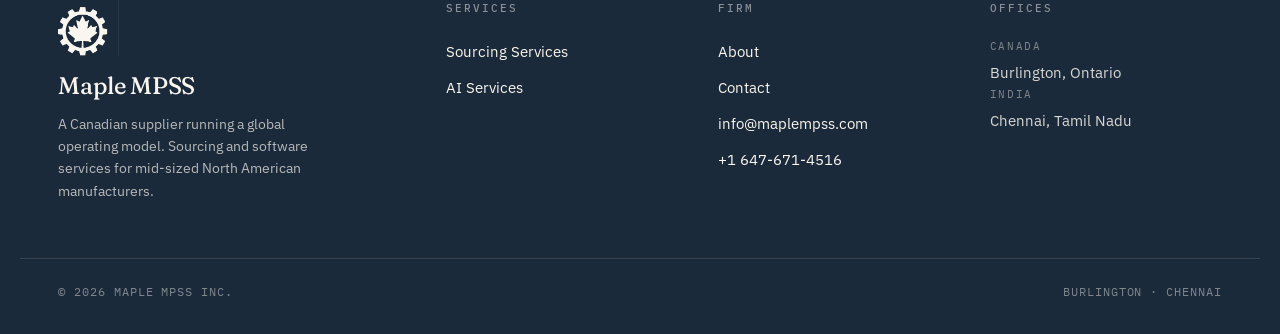
==== commit aba07e37: "commit" ====
--- a/about.html
+++ b/about.html
@@ -19,6 +19,7 @@
   <link rel="icon" type="image/png" sizes="16x16" href="images/favicon-16.png" />
   <link rel="apple-touch-icon" sizes="180x180" href="images/favicon-180.png" />
   <link rel="shortcut icon" href="images/favicon.ico" />
+  <link rel="canonical" href="https://maplempss.com/about" />
   </head>
 <body data-page="about">
 
